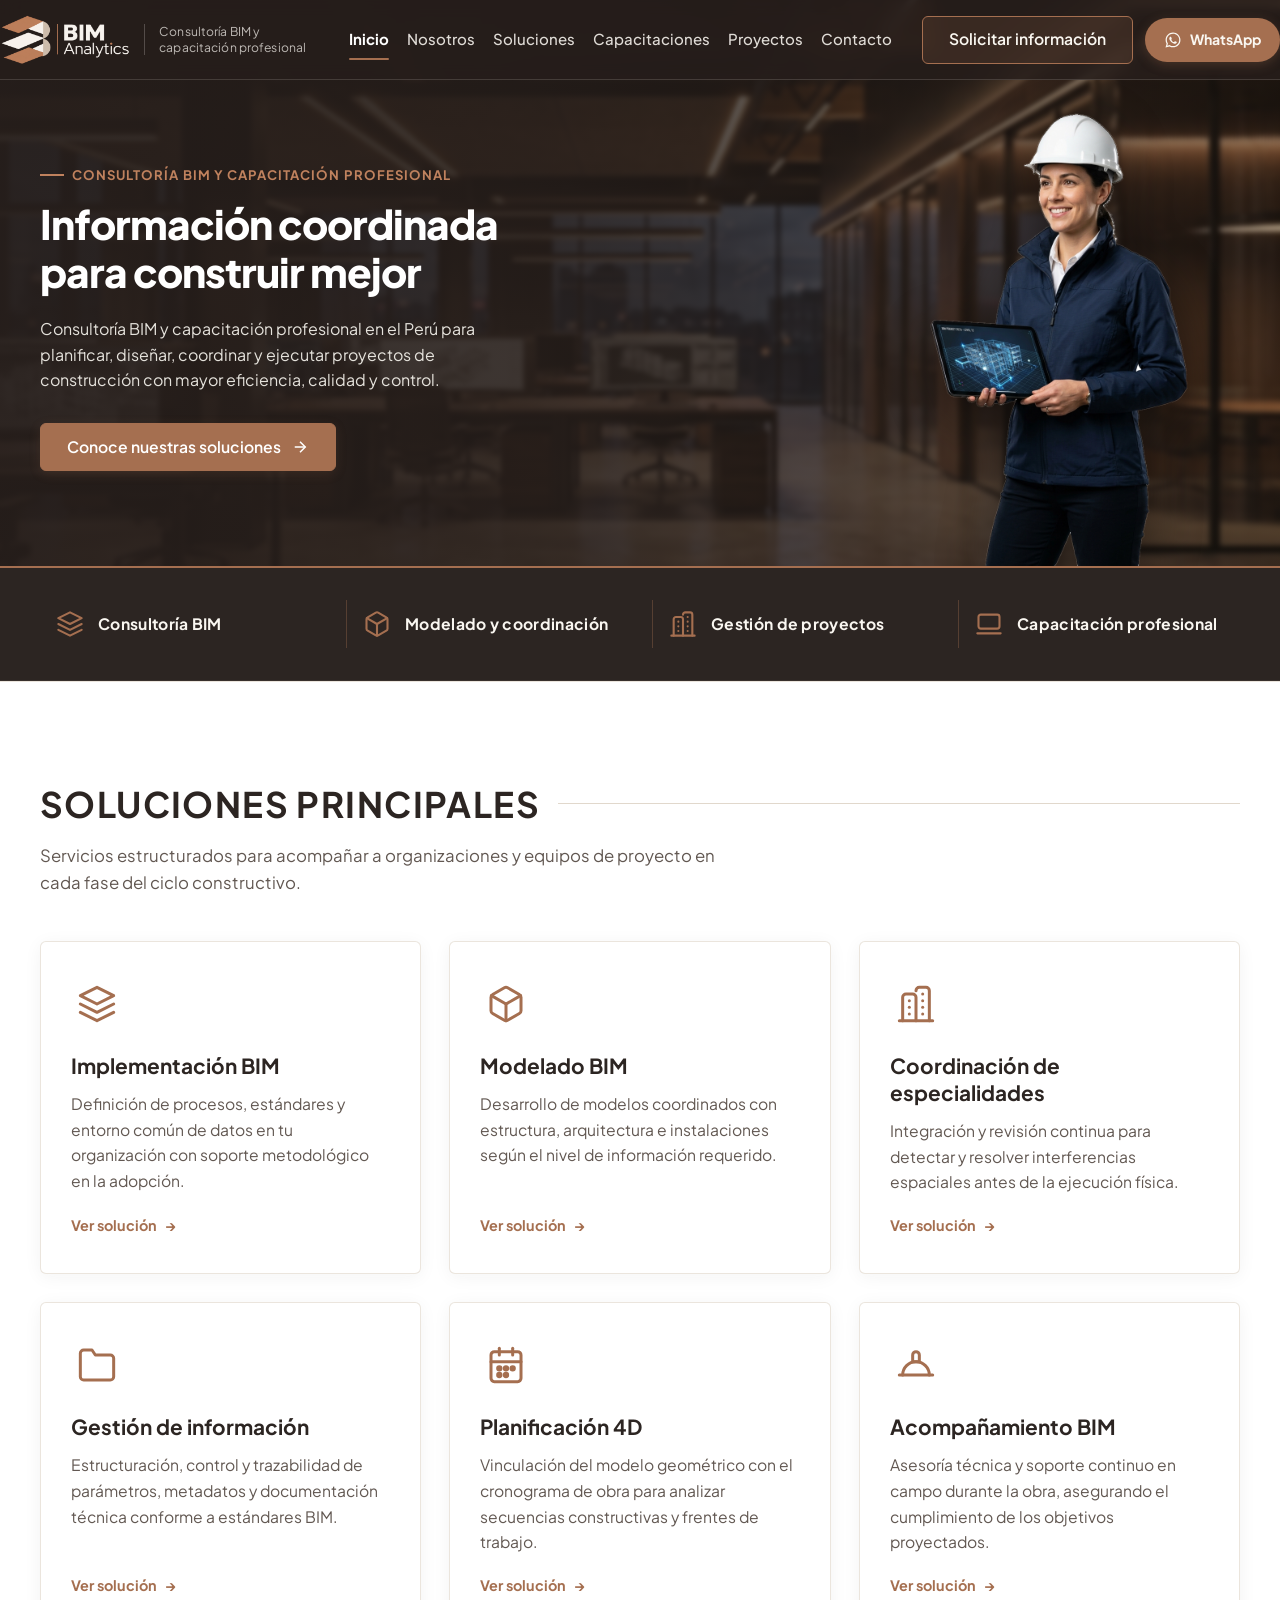
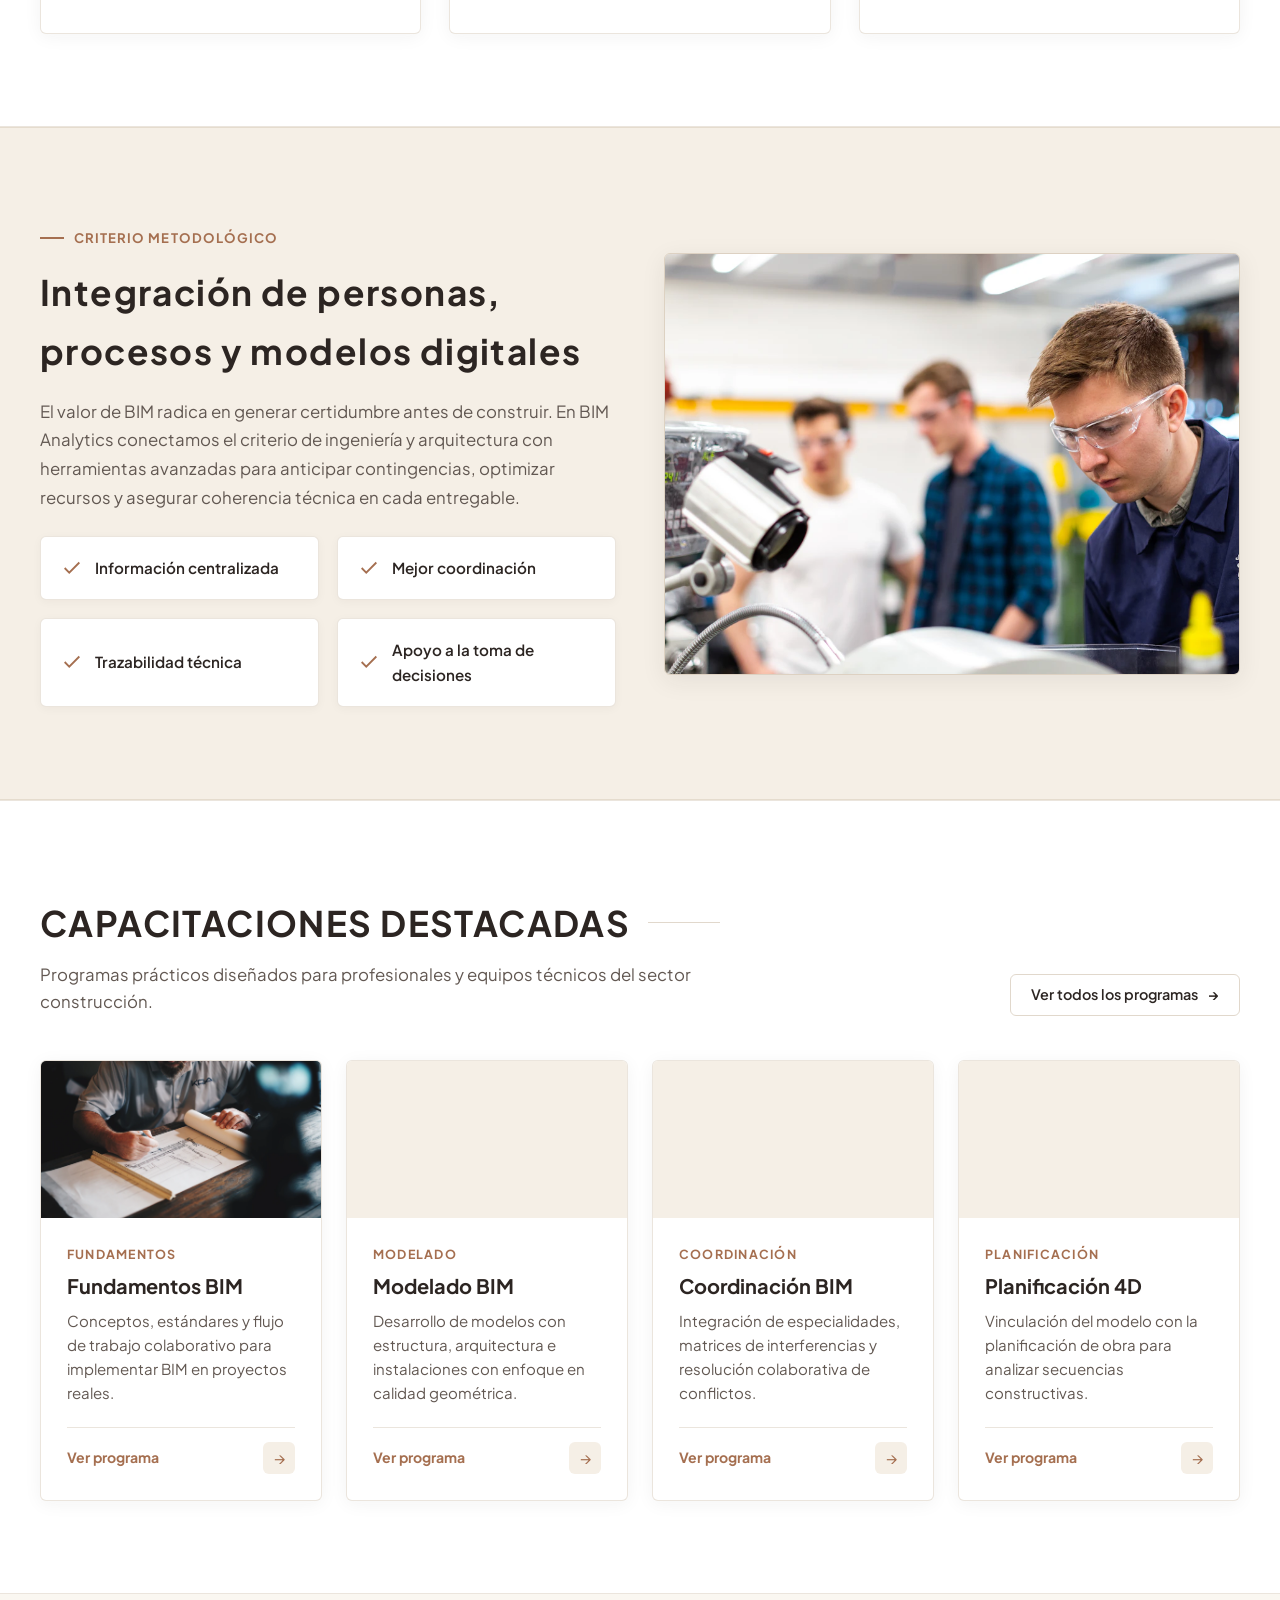
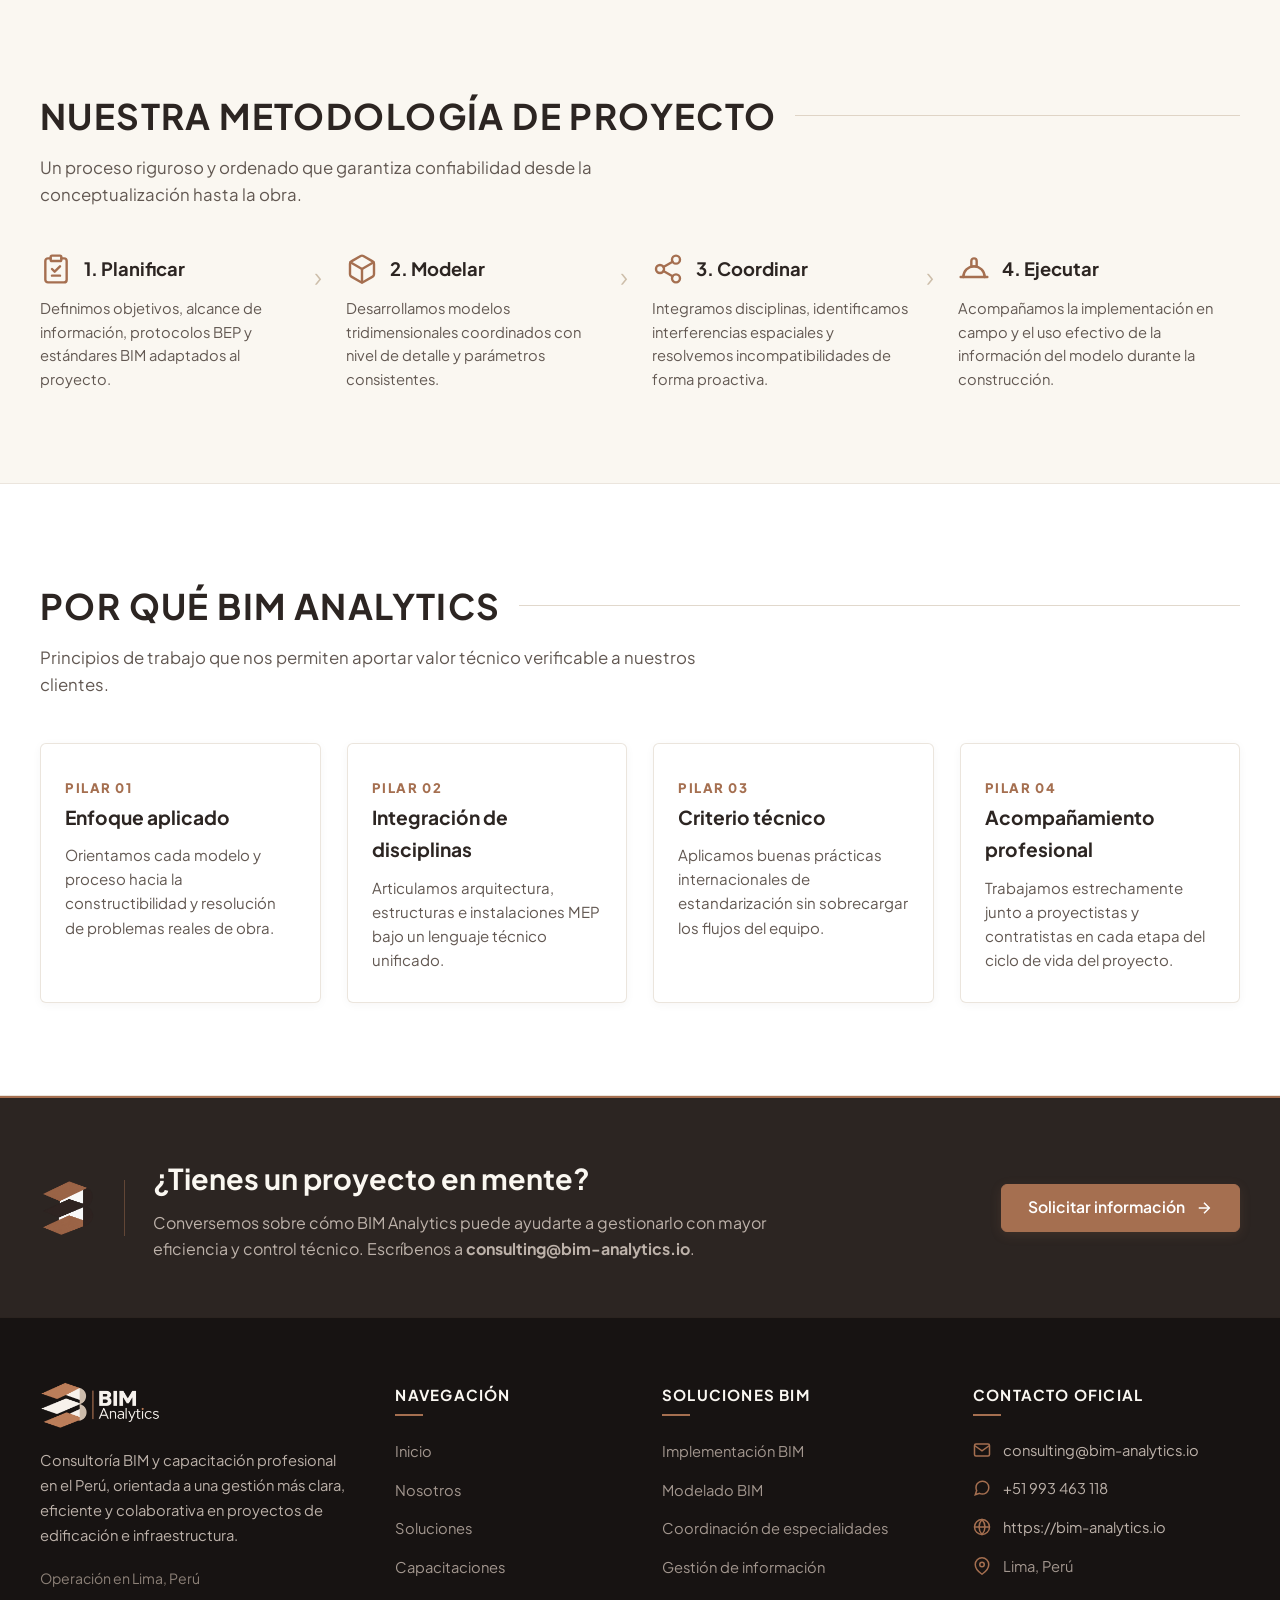
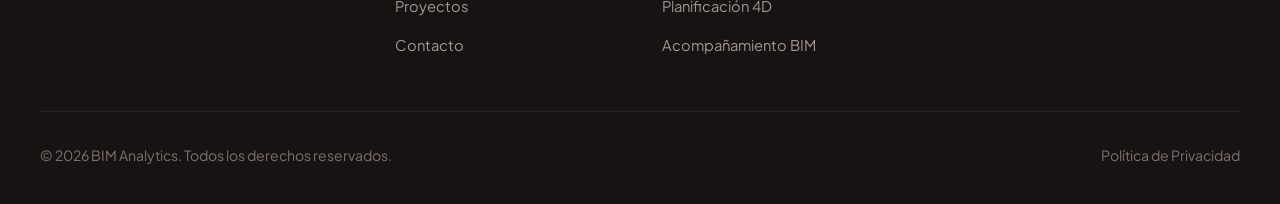
==== index.html @ 172b72ac "feat: publicar sitio web BIM Analytics" ====
﻿<!DOCTYPE html>
<html lang="es">
<head>
  <meta charset="UTF-8">
  <meta name="viewport" content="width=device-width, initial-scale=1.0">
  <title>BIM Analytics | Información coordinada para construir mejor</title>
  <meta name="description" content="Consultoría BIM y capacitación profesional en el Perú, para planificar, diseñar, coordinar y ejecutar proyectos de construcción con mayor eficiencia, calidad y control.">
  <link rel="canonical" href="https://bim-analytics.io/">

  <!-- Open Graph -->
  <meta property="og:type" content="website">
  <meta property="og:url" content="https://bim-analytics.io/">
  <meta property="og:title" content="BIM Analytics | Información coordinada para construir mejor">
  <meta property="og:description" content="Consultoría BIM y capacitación profesional en el Perú. Modelado, coordinación técnica y formación aplicada para el sector construcción.">
  <meta property="og:image" content="https://bim-analytics.io/assets/img/brand/og-image.png">

    <!-- Favicons & Manifest -->
  <link rel="icon" type="image/x-icon" href="assets/img/brand/favicon.ico">
  <link rel="icon" type="image/png" sizes="32x32" href="assets/img/brand/favicon-32x32.png">
  <link rel="icon" type="image/png" sizes="16x16" href="assets/img/brand/favicon-16x16.png">
  <link rel="apple-touch-icon" sizes="180x180" href="assets/img/brand/apple-touch-icon.png">
  <link rel="manifest" href="site.webmanifest">
  <meta name="theme-color" content="#2A1F1A">

  <!-- Google Fonts: Plus Jakarta Sans -->
  <link rel="preconnect" href="https://fonts.googleapis.com">
  <link rel="preconnect" href="https://fonts.gstatic.com" crossorigin>
  <link href="https://fonts.googleapis.com/css2?family=Plus+Jakarta+Sans:wght@300;400;500;600;700;800&display=swap" rel="stylesheet">

  <link rel="stylesheet" href="assets/css/styles.css">

  <!-- Structured Data: Organization -->
  <script type="application/ld+json">
  {
    "@context": "https://schema.org",
    "@type": "Organization",
    "name": "BIM Analytics",
    "url": "https://bim-analytics.io",
    "logo": "https://bim-analytics.io/assets/img/brand/logo-bim-analytics-horizontal.png",
    "email": "consulting@bim-analytics.io",
    "areaServed": "PE",
    "description": "Consultoría BIM y capacitación profesional en el Perú."
  }
  </script>
</head>
<body class="bg-crema">
  <a href="#main-content" class="skip-link">Saltar al contenido principal</a>

  <!-- Header & Hero Unificado Compartido -->
  <header class="site-header site-header--unified" role="banner">
    <div class="container header-inner">
      <div class="header-brand-wrap">
        <a class="site-logo" href="index.html" aria-label="BIM Analytics — Ir al inicio">
          <img src="assets/img/brand/logo-bim-analytics-dark.png" alt="BIM Analytics" width="898" height="378" class="brand-logo-img">
        </a>
        <span class="header-descriptor" aria-hidden="true">Consultoría BIM y capacitación profesional</span>
      </div>

      <!-- Desktop Nav -->
      <nav class="main-nav main-nav--unified" aria-label="Navegación principal">
        <ul class="nav-list">
          <li><a href="index.html" class="nav-link active" aria-current="page">Inicio</a></li>
          <li><a href="nosotros.html" class="nav-link">Nosotros</a></li>
          <li><a href="soluciones.html" class="nav-link">Soluciones</a></li>
          <li><a href="capacitaciones.html" class="nav-link">Capacitaciones</a></li>
          <li><a href="proyectos.html" class="nav-link">Proyectos</a></li>
          <li><a href="contacto.html" class="nav-link">Contacto</a></li>
        </ul>
      </nav>

      <!-- Desktop Header Actions -->
      <div class="header-actions">
        <a href="contacto.html" class="btn btn-header btn-header--unified">Solicitar información</a>
        <a href="https://wa.me/51993463118" class="btn btn-whatsapp" target="_blank" rel="noopener noreferrer" aria-label="Contactar por WhatsApp (+51 993 463 118)" title="+51 993 463 118">
          <svg viewBox="0 0 24 24" width="18" height="18" fill="currentColor" aria-hidden="true"><path d="M12.04 2C6.58 2 2.13 6.45 2.13 11.91C2.13 13.66 2.59 15.36 3.45 16.86L2.05 22L7.3 20.62C8.75 21.41 10.38 21.83 12.04 21.83C17.5 21.83 21.95 17.38 21.95 11.92C21.95 9.27 20.92 6.78 19.05 4.91C17.18 3.03 14.69 2 12.04 2ZM12.05 20.15C10.56 20.15 9.11 19.76 7.85 19L7.55 18.83L4.43 19.65L5.26 16.61L5.06 16.29C4.24 15 3.8 13.47 3.8 11.91C3.8 7.37 7.5 3.67 12.05 3.67C14.25 3.67 16.31 4.53 17.87 6.09C19.42 7.65 20.28 9.72 20.28 11.92C20.28 16.46 16.58 20.15 12.05 20.15ZM16.57 14.39C16.32 14.27 15.1 13.66 14.88 13.58C14.65 13.5 14.49 13.46 14.32 13.7C14.16 13.95 13.69 14.51 13.54 14.67C13.4 14.83 13.25 14.86 13 14.73C12.75 14.61 11.96 14.35 11.02 13.51C10.29 12.86 9.8 12.05 9.65 11.81C9.51 11.56 9.64 11.43 9.76 11.31C9.87 11.2 10.01 11.02 10.14 10.87C10.26 10.73 10.3 10.62 10.38 10.46C10.46 10.3 10.42 10.15 10.36 10.03C10.3 9.91 9.8 8.69 9.6 8.19C9.4 7.71 9.2 7.77 9.05 7.76H8.58C8.42 7.76 8.15 7.82 7.93 8.07C7.7 8.31 7.07 8.9 7.07 10.12C7.07 11.33 7.96 12.5 8.08 12.67C8.21 12.83 9.82 15.31 12.28 16.37C12.87 16.62 13.32 16.77 13.68 16.89C14.27 17.07 14.81 17.05 15.24 16.98C15.71 16.91 16.69 16.39 16.9 15.81C17.1 15.22 17.1 14.73 17.04 14.63C16.98 14.52 16.82 14.46 16.57 14.39Z"/></svg>
          <span>WhatsApp</span>
        </a>
      </div>

      <!-- Mobile Hamburger Toggle -->
      <button type="button" class="menu-toggle menu-toggle--unified" aria-label="Abrir menú de navegación" aria-expanded="false" aria-controls="mobileNavPanel">
        <svg viewBox="0 0 24 24" fill="none" stroke="currentColor" stroke-width="2" stroke-linecap="round" stroke-linejoin="round" aria-hidden="true">
          <line x1="3" y1="12" x2="21" y2="12"></line>
          <line x1="3" y1="6" x2="21" y2="6"></line>
          <line x1="3" y1="18" x2="21" y2="18"></line>
        </svg>
      </button>
    </div>
  </header>

  <!-- Mobile Fullscreen Navigation Panel -->
  <div id="mobileNavPanel" class="mobile-nav-panel" role="dialog" aria-modal="true" aria-label="Menú principal móvil">
    <div class="mobile-nav-header">
      <a class="site-logo" href="index.html" aria-label="BIM Analytics — Ir al inicio">
        <img src="assets/img/brand/logo-bim-analytics-horizontal.png" alt="BIM Analytics" width="898" height="378">
      </a>
      <button type="button" class="mobile-close-btn" aria-label="Cerrar menú de navegación">
        <svg viewBox="0 0 24 24" width="22" height="22" fill="none" stroke="currentColor" stroke-width="2" stroke-linecap="round" stroke-linejoin="round" aria-hidden="true">
          <line x1="18" y1="6" x2="6" y2="18"></line>
          <line x1="6" y1="6" x2="18" y2="18"></line>
        </svg>
      </button>
    </div>
    <ul class="mobile-nav-list">
      <li><a href="index.html" class="mobile-nav-link active">Inicio</a></li>
      <li><a href="nosotros.html" class="mobile-nav-link">Nosotros</a></li>
      <li><a href="soluciones.html" class="mobile-nav-link">Soluciones</a></li>
      <li><a href="capacitaciones.html" class="mobile-nav-link">Capacitaciones</a></li>
      <li><a href="proyectos.html" class="mobile-nav-link">Proyectos</a></li>
      <li><a href="contacto.html" class="mobile-nav-link">Contacto</a></li>
    </ul>
    <div class="mobile-nav-actions">
      <a href="contacto.html" class="btn btn-primary">Solicitar información</a>
      <a href="https://wa.me/51993463118" class="btn btn-whatsapp mobile-nav-whatsapp" target="_blank" rel="noopener noreferrer" aria-label="Contactar por WhatsApp (+51 993 463 118)" title="+51 993 463 118">
        <svg viewBox="0 0 24 24" width="18" height="18" fill="currentColor" aria-hidden="true"><path d="M12.04 2C6.58 2 2.13 6.45 2.13 11.91C2.13 13.66 2.59 15.36 3.45 16.86L2.05 22L7.3 20.62C8.75 21.41 10.38 21.83 12.04 21.83C17.5 21.83 21.95 17.38 21.95 11.92C21.95 9.27 20.92 6.78 19.05 4.91C17.18 3.03 14.69 2 12.04 2ZM12.05 20.15C10.56 20.15 9.11 19.76 7.85 19L7.55 18.83L4.43 19.65L5.26 16.61L5.06 16.29C4.24 15 3.8 13.47 3.8 11.91C3.8 7.37 7.5 3.67 12.05 3.67C14.25 3.67 16.31 4.53 17.87 6.09C19.42 7.65 20.28 9.72 20.28 11.92C20.28 16.46 16.58 20.15 12.05 20.15ZM16.57 14.39C16.32 14.27 15.1 13.66 14.88 13.58C14.65 13.5 14.49 13.46 14.32 13.7C14.16 13.95 13.69 14.51 13.54 14.67C13.4 14.83 13.25 14.86 13 14.73C12.75 14.61 11.96 14.35 11.02 13.51C10.29 12.86 9.8 12.05 9.65 11.81C9.51 11.56 9.64 11.43 9.76 11.31C9.87 11.2 10.01 11.02 10.14 10.87C10.26 10.73 10.3 10.62 10.38 10.46C10.46 10.3 10.42 10.15 10.36 10.03C10.3 9.91 9.8 8.69 9.6 8.19C9.4 7.71 9.2 7.77 9.05 7.76H8.58C8.42 7.76 8.15 7.82 7.93 8.07C7.7 8.31 7.07 8.9 7.07 10.12C7.07 11.33 7.96 12.5 8.08 12.67C8.21 12.83 9.82 15.31 12.28 16.37C12.87 16.62 13.32 16.77 13.68 16.89C14.27 17.07 14.81 17.05 15.24 16.98C15.71 16.91 16.69 16.39 16.9 15.81C17.1 15.22 17.1 14.73 17.04 14.63C16.98 14.52 16.82 14.46 16.57 14.39Z"/></svg>
        <span>WhatsApp</span>
      </a>
    </div>
    <div class="mobile-nav-footer">
      <p class="mobile-contact-info">
        Información y Consultoría Oficial:<br>
        <a href="mailto:consulting@bim-analytics.io">consulting@bim-analytics.io</a><br>
        <a href="https://wa.me/51993463118" target="_blank" rel="noopener noreferrer">+51 993 463 118</a>
      </p>
    </div>
  </div>

  <div class="hero-unified-wrapper">
    <!-- 1. Hero Principal Unificado -->
    <section class="page-hero page-hero--unified" aria-labelledby="hero-title">
      <div class="container hero-unified-container">
        <div class="hero-unified-grid">
          <div class="hero-copy hero-unified-copy animate-fade-up">
            <span class="tech-tag tech-tag--unified">Consultoría BIM y Capacitación Profesional</span>
            <h1 id="hero-title" class="hero-title hero-title--unified">Información coordinada para construir mejor</h1>
            <p class="hero-description hero-description--unified">
              Consultoría BIM y capacitación profesional en el Perú para planificar, diseñar, coordinar y ejecutar proyectos de construcción con mayor eficiencia, calidad y control.
            </p>
            <div class="hero-actions">
              <a href="soluciones.html" class="btn btn-primary">
                <span>Conoce nuestras soluciones</span>
                <span class="btn-arrow" aria-hidden="true">
                  <svg viewBox="0 0 24 24" fill="none" stroke="currentColor" stroke-width="2"><line x1="5" y1="12" x2="19" y2="12"/><polyline points="12 5 19 12 12 19"/></svg>
                </span>
              </a>
            </div>
          </div>

          <div class="hero-spacer" aria-hidden="true"></div>

          <div class="hero-media hero-unified-media animate-fade-up delay-1">
            <img src="assets/img/hero/hero-professional-cutout.png" alt="Ingeniera y coordinadora BIM con casco técnico y tablet digital visualizando modelo constructivo tridimensional" class="hero-cutout-img" width="896" height="1200" fetchpriority="high" decoding="async">
          </div>
        </div>
      </div>
    </section>
  </div>

  <!-- Main Content -->
  <main id="main-content">

    <!-- 2. Franja de Áreas (Ribbon) -->
    <section class="areas-ribbon" aria-label="Áreas de especialidad técnica">
      <div class="container">
        <div class="areas-ribbon-grid">
          <div class="area-ribbon-item">
            <div class="area-ribbon-icon" aria-hidden="true">
              <img src="assets/icons/icon-layers.svg" alt="" width="28" height="28">
            </div>
            <span class="area-ribbon-title">Consultoría BIM</span>
          </div>
          <div class="area-ribbon-item">
            <div class="area-ribbon-icon" aria-hidden="true">
              <img src="assets/icons/icon-cube.svg" alt="" width="28" height="28">
            </div>
            <span class="area-ribbon-title">Modelado y coordinación</span>
          </div>
          <div class="area-ribbon-item">
            <div class="area-ribbon-icon" aria-hidden="true">
              <img src="assets/icons/icon-building.svg" alt="" width="28" height="28">
            </div>
            <span class="area-ribbon-title">Gestión de proyectos</span>
          </div>
          <div class="area-ribbon-item">
            <div class="area-ribbon-icon" aria-hidden="true">
              <img src="assets/icons/icon-laptop.svg" alt="" width="28" height="28">
            </div>
            <span class="area-ribbon-title">Capacitación profesional</span>
          </div>
        </div>
      </div>
    </section>

    <!-- 3. Soluciones Principales (6 soluciones) -->
    <section class="content-section bg-white" aria-labelledby="soluciones-title">
      <div class="container">
        <div class="section-header">
          <h2 id="soluciones-title" class="section-title">
            <span>Soluciones Principales</span>
            <span class="section-title-line" aria-hidden="true"></span>
          </h2>
          <p class="section-subtitle-text">Servicios estructurados para acompañar a organizaciones y equipos de proyecto en cada fase del ciclo constructivo.</p>
        </div>

        <div class="cards-grid-6">
          <!-- 1. Implementación BIM -->
          <article class="info-card animate-fade-up delay-1">
            <div class="card-icon-wrap" aria-hidden="true">
              <img src="assets/icons/icon-layers.svg" alt="" width="40" height="40">
            </div>
            <h3 class="card-title">Implementación BIM</h3>
            <p class="card-desc">Definición de procesos, estándares y entorno común de datos en tu organización con soporte metodológico en la adopción.</p>
            <a href="soluciones.html#implementacion" class="card-link">
              <span>Ver solución</span>
              <span aria-hidden="true">→</span>
            </a>
          </article>

          <!-- 2. Modelado BIM -->
          <article class="info-card animate-fade-up delay-2">
            <div class="card-icon-wrap" aria-hidden="true">
              <img src="assets/icons/icon-cube.svg" alt="" width="40" height="40">
            </div>
            <h3 class="card-title">Modelado BIM</h3>
            <p class="card-desc">Desarrollo de modelos coordinados con estructura, arquitectura e instalaciones según el nivel de información requerido.</p>
            <a href="soluciones.html#modelado" class="card-link">
              <span>Ver solución</span>
              <span aria-hidden="true">→</span>
            </a>
          </article>

          <!-- 3. Coordinación de especialidades -->
          <article class="info-card animate-fade-up delay-3">
            <div class="card-icon-wrap" aria-hidden="true">
              <img src="assets/icons/icon-building.svg" alt="" width="40" height="40">
            </div>
            <h3 class="card-title">Coordinación de especialidades</h3>
            <p class="card-desc">Integración y revisión continua para detectar y resolver interferencias espaciales antes de la ejecución física.</p>
            <a href="soluciones.html#coordinacion" class="card-link">
              <span>Ver solución</span>
              <span aria-hidden="true">→</span>
            </a>
          </article>

          <!-- 4. Gestión de información -->
          <article class="info-card animate-fade-up delay-1">
            <div class="card-icon-wrap" aria-hidden="true">
              <img src="assets/icons/icon-folder.svg" alt="" width="40" height="40">
            </div>
            <h3 class="card-title">Gestión de información</h3>
            <p class="card-desc">Estructuración, control y trazabilidad de parámetros, metadatos y documentación técnica conforme a estándares BIM.</p>
            <a href="soluciones.html#gestion" class="card-link">
              <span>Ver solución</span>
              <span aria-hidden="true">→</span>
            </a>
          </article>

          <!-- 5. Planificación 4D -->
          <article class="info-card animate-fade-up delay-2">
            <div class="card-icon-wrap" aria-hidden="true">
              <img src="assets/icons/icon-calendar.svg" alt="" width="40" height="40">
            </div>
            <h3 class="card-title">Planificación 4D</h3>
            <p class="card-desc">Vinculación del modelo geométrico con el cronograma de obra para analizar secuencias constructivas y frentes de trabajo.</p>
            <a href="soluciones.html#planificacion" class="card-link">
              <span>Ver solución</span>
              <span aria-hidden="true">→</span>
            </a>
          </article>

          <!-- 6. Acompañamiento BIM -->
          <article class="info-card animate-fade-up delay-3">
            <div class="card-icon-wrap" aria-hidden="true">
              <img src="assets/icons/icon-helmet.svg" alt="" width="40" height="40">
            </div>
            <h3 class="card-title">Acompañamiento BIM</h3>
            <p class="card-desc">Asesoría técnica y soporte continuo en campo durante la obra, asegurando el cumplimiento de los objetivos proyectados.</p>
            <a href="soluciones.html#acompanamiento" class="card-link">
              <span>Ver solución</span>
              <span aria-hidden="true">→</span>
            </a>
          </article>
        </div>
      </div>
    </section>

    <!-- 4. Enfoque BIM (Divided visual section) -->
    <section class="content-section bg-arena-soft" aria-labelledby="enfoque-title">
      <div class="container split-hero-focus">
        <div class="animate-fade-up">
          <span class="tech-tag">Criterio Metodológico</span>
          <h2 id="enfoque-title" class="section-title" style="margin-bottom: 18px; text-transform: none;">
            Integración de personas, procesos y modelos digitales
          </h2>
          <p style="font-size: 1.05rem; color: var(--color-text-secondary); line-height: 1.7; margin-bottom: 24px;">
            El valor de BIM radica en generar certidumbre antes de construir. En BIM Analytics conectamos el criterio de ingeniería y arquitectura con herramientas avanzadas para anticipar contingencias, optimizar recursos y asegurar coherencia técnica en cada entregable.
          </p>

          <ul class="benefits-checklist">
            <li class="benefit-item">
              <svg viewBox="0 0 24 24" fill="none" stroke="currentColor" stroke-width="2" aria-hidden="true"><polyline points="20 6 9 17 4 12"/></svg>
              <span>Información centralizada</span>
            </li>
            <li class="benefit-item">
              <svg viewBox="0 0 24 24" fill="none" stroke="currentColor" stroke-width="2" aria-hidden="true"><polyline points="20 6 9 17 4 12"/></svg>
              <span>Mejor coordinación</span>
            </li>
            <li class="benefit-item">
              <svg viewBox="0 0 24 24" fill="none" stroke="currentColor" stroke-width="2" aria-hidden="true"><polyline points="20 6 9 17 4 12"/></svg>
              <span>Trazabilidad técnica</span>
            </li>
            <li class="benefit-item">
              <svg viewBox="0 0 24 24" fill="none" stroke="currentColor" stroke-width="2" aria-hidden="true"><polyline points="20 6 9 17 4 12"/></svg>
              <span>Apoyo a la toma de decisiones</span>
            </li>
          </ul>
        </div>

        <div class="animate-fade-up delay-1" style="border-radius: var(--radius-sm); overflow: hidden; border: 1px solid var(--color-arena-border); box-shadow: var(--shadow-md);">
          <img src="assets/img/services/bim-enfoque.webp" alt="Estación de ingeniería revisando modelo tridimensional y planos de estructuras" style="width: 100%; height: 420px; object-fit: cover;" loading="lazy" decoding="async">
        </div>
      </div>
    </section>

    <!-- 5. Capacitaciones Destacadas (3-4 programas) -->
    <section class="content-section bg-white" aria-labelledby="capacitaciones-destacadas-title">
      <div class="container">
        <div class="section-header" style="display: flex; justify-content: space-between; align-items: flex-end; flex-wrap: wrap; gap: 16px;">
          <div>
            <h2 id="capacitaciones-destacadas-title" class="section-title">
              <span>Capacitaciones Destacadas</span>
              <span class="section-title-line" aria-hidden="true"></span>
            </h2>
            <p class="section-subtitle-text">Programas prácticos diseñados para profesionales y equipos técnicos del sector construcción.</p>
          </div>
          <div>
            <a href="capacitaciones.html" class="btn btn-outline" style="min-height: 42px; padding: 10px 20px; font-size: 0.9rem;">
              <span>Ver todos los programas</span>
              <span aria-hidden="true">→</span>
            </a>
          </div>
        </div>

        <div class="cards-grid-4">
          <!-- 1. Fundamentos BIM -->
          <article class="course-card animate-fade-up delay-1">
            <div class="course-media">
              <img src="assets/img/courses/course-fundamentos.webp" alt="Planos arquitectónicos y computadora con conceptos fundamentales BIM" class="course-img" width="1200" height="675" loading="lazy" decoding="async">
            </div>
            <div class="course-body">
              <span class="course-category-tag">Fundamentos</span>
              <h3 class="course-title">Fundamentos BIM</h3>
              <p class="course-desc">Conceptos, estándares y flujo de trabajo colaborativo para implementar BIM en proyectos reales.</p>
              <div class="course-footer-action">
                <span class="course-action-text">Ver programa</span>
                <span class="course-action-arrow" aria-hidden="true">→</span>
              </div>
            </div>
            <a href="capacitaciones.html" class="stretched-link" aria-label="Ver detalles de Fundamentos BIM" style="position: absolute; inset: 0;"></a>
          </article>

          <!-- 2. Modelado BIM -->
          <article class="course-card animate-fade-up delay-2">
            <div class="course-media">
              <img src="assets/img/courses/course-modelado.webp" alt="Profesional modelando volumetría e instalaciones técnicas en software 3D" class="course-img" width="1200" height="675" loading="lazy" decoding="async">
            </div>
            <div class="course-body">
              <span class="course-category-tag">Modelado</span>
              <h3 class="course-title">Modelado BIM</h3>
              <p class="course-desc">Desarrollo de modelos con estructura, arquitectura e instalaciones con enfoque en calidad geométrica.</p>
              <div class="course-footer-action">
                <span class="course-action-text">Ver programa</span>
                <span class="course-action-arrow" aria-hidden="true">→</span>
              </div>
            </div>
            <a href="capacitaciones.html" class="stretched-link" aria-label="Ver detalles de Modelado BIM" style="position: absolute; inset: 0;"></a>
          </article>

          <!-- 3. Coordinación BIM -->
          <article class="course-card animate-fade-up delay-3">
            <div class="course-media">
              <img src="assets/img/courses/course-coordinacion.webp" alt="Sistemas MEP y detección de interferencias en modelo federado" class="course-img" width="1200" height="675" loading="lazy" decoding="async">
            </div>
            <div class="course-body">
              <span class="course-category-tag">Coordinación</span>
              <h3 class="course-title">Coordinación BIM</h3>
              <p class="course-desc">Integración de especialidades, matrices de interferencias y resolución colaborativa de conflictos.</p>
              <div class="course-footer-action">
                <span class="course-action-text">Ver programa</span>
                <span class="course-action-arrow" aria-hidden="true">→</span>
              </div>
            </div>
            <a href="capacitaciones.html" class="stretched-link" aria-label="Ver detalles de Coordinación BIM" style="position: absolute; inset: 0;"></a>
          </article>

          <!-- 4. Planificación 4D -->
          <article class="course-card animate-fade-up delay-4">
            <div class="course-media">
              <img src="assets/img/courses/course-planificacion.webp" alt="Estructura de edificación vinculada a fases de cronograma y simulación 4D" class="course-img" width="1200" height="675" loading="lazy" decoding="async">
            </div>
            <div class="course-body">
              <span class="course-category-tag">Planificación</span>
              <h3 class="course-title">Planificación 4D</h3>
              <p class="course-desc">Vinculación del modelo con la planificación de obra para analizar secuencias constructivas.</p>
              <div class="course-footer-action">
                <span class="course-action-text">Ver programa</span>
                <span class="course-action-arrow" aria-hidden="true">→</span>
              </div>
            </div>
            <a href="capacitaciones.html" class="stretched-link" aria-label="Ver detalles de Planificación 4D" style="position: absolute; inset: 0;"></a>
          </article>
        </div>
      </div>
    </section>

    <!-- 6. Metodología de Proyecto -->
    <section class="content-section bg-crema" aria-labelledby="metodologia-title">
      <div class="container">
        <div class="section-header">
          <h2 id="metodologia-title" class="section-title">
            <span>Nuestra metodología de proyecto</span>
            <span class="section-title-line" aria-hidden="true"></span>
          </h2>
          <p class="section-subtitle-text">Un proceso riguroso y ordenado que garantiza confiabilidad desde la conceptualización hasta la obra.</p>
        </div>

        <div class="methodology-bar">
          <div class="step-item animate-fade-up delay-1">
            <div class="step-header">
              <div class="step-icon" aria-hidden="true">
                <img src="assets/icons/icon-plan.svg" alt="" width="32" height="32">
              </div>
              <h3 class="step-title">1. Planificar</h3>
            </div>
            <p class="step-desc">Definimos objetivos, alcance de información, protocolos BEP y estándares BIM adaptados al proyecto.</p>
          </div>

          <div class="step-item animate-fade-up delay-2">
            <div class="step-header">
              <div class="step-icon" aria-hidden="true">
                <img src="assets/icons/icon-cube.svg" alt="" width="32" height="32">
              </div>
              <h3 class="step-title">2. Modelar</h3>
            </div>
            <p class="step-desc">Desarrollamos modelos tridimensionales coordinados con nivel de detalle y parámetros consistentes.</p>
          </div>

          <div class="step-item animate-fade-up delay-3">
            <div class="step-header">
              <div class="step-icon" aria-hidden="true">
                <img src="assets/icons/icon-coordination.svg" alt="" width="32" height="32">
              </div>
              <h3 class="step-title">3. Coordinar</h3>
            </div>
            <p class="step-desc">Integramos disciplinas, identificamos interferencias espaciales y resolvemos incompatibilidades de forma proactiva.</p>
          </div>

          <div class="step-item animate-fade-up delay-4">
            <div class="step-header">
              <div class="step-icon" aria-hidden="true">
                <img src="assets/icons/icon-helmet.svg" alt="" width="32" height="32">
              </div>
              <h3 class="step-title">4. Ejecutar</h3>
            </div>
            <p class="step-desc">Acompañamos la implementación en campo y el uso efectivo de la información del modelo durante la construcción.</p>
          </div>
        </div>
      </div>
    </section>

    <!-- 7. Por qué BIM Analytics (4 Reasons) -->
    <section class="content-section bg-white" aria-labelledby="razones-title">
      <div class="container">
        <div class="section-header">
          <h2 id="razones-title" class="section-title">
            <span>Por qué BIM Analytics</span>
            <span class="section-title-line" aria-hidden="true"></span>
          </h2>
          <p class="section-subtitle-text">Principios de trabajo que nos permiten aportar valor técnico verificable a nuestros clientes.</p>
        </div>

        <div class="reasons-grid">
          <div class="reason-card animate-fade-up delay-1">
            <span class="reason-number">Pilar 01</span>
            <h3 class="reason-title">Enfoque aplicado</h3>
            <p class="reason-desc">Orientamos cada modelo y proceso hacia la constructibilidad y resolución de problemas reales de obra.</p>
          </div>

          <div class="reason-card animate-fade-up delay-2">
            <span class="reason-number">Pilar 02</span>
            <h3 class="reason-title">Integración de disciplinas</h3>
            <p class="reason-desc">Articulamos arquitectura, estructuras e instalaciones MEP bajo un lenguaje técnico unificado.</p>
          </div>

          <div class="reason-card animate-fade-up delay-3">
            <span class="reason-number">Pilar 03</span>
            <h3 class="reason-title">Criterio técnico</h3>
            <p class="reason-desc">Aplicamos buenas prácticas internacionales de estandarización sin sobrecargar los flujos del equipo.</p>
          </div>

          <div class="reason-card animate-fade-up delay-4">
            <span class="reason-number">Pilar 04</span>
            <h3 class="reason-title">Acompañamiento profesional</h3>
            <p class="reason-desc">Trabajamos estrechamente junto a proyectistas y contratistas en cada etapa del ciclo de vida del proyecto.</p>
          </div>
        </div>
      </div>
    </section>

    <!-- 8. Llamado Final (Dark Banner) -->
    <section class="bottom-cta-banner" aria-label="Contacto Directo">
      <div class="container cta-banner-inner">
        <div class="cta-banner-left">
          <img src="assets/img/brand/simbolo-bim-analytics.png" alt="" class="cta-banner-symbol ambient-symbol" width="56" height="56" aria-hidden="true">
          <div class="cta-banner-divider" aria-hidden="true"></div>
          <div class="cta-banner-text">
            <h3>¿Tienes un proyecto en mente?</h3>
            <p>Conversemos sobre cómo BIM Analytics puede ayudarte a gestionarlo con mayor eficiencia y control técnico. Escríbenos a <strong>consulting@bim-analytics.io</strong>.</p>
          </div>
        </div>
        <div class="cta-banner-action">
          <a href="contacto.html" class="btn btn-primary">
            <span>Solicitar información</span>
            <span class="btn-arrow" aria-hidden="true">
              <svg viewBox="0 0 24 24" fill="none" stroke="currentColor" stroke-width="2"><line x1="5" y1="12" x2="19" y2="12"/><polyline points="12 5 19 12 12 19"/></svg>
            </span>
          </a>
        </div>
      </div>
    </section>
  </main>

  <!-- Footer -->
  <footer class="site-footer" role="contentinfo">
    <div class="container footer-grid">
      <div class="footer-col-brand">
                <a href="index.html" aria-label="BIM Analytics Inicio">
          <img src="assets/img/brand/logo-bim-analytics-dark.png" alt="BIM Analytics" class="footer-logo" width="888" height="341">
        </a>
        <p>Consultoría BIM y capacitación profesional en el Perú, orientada a una gestión más clara, eficiente y colaborativa en proyectos de edificación e infraestructura.</p>
        <span style="font-size: 0.88rem; color: #8C8077;">Operación en Lima, Perú</span>
      </div>

      <div>
        <h4 class="footer-heading">Navegación</h4>
        <ul class="footer-nav-list">
          <li><a href="index.html" class="footer-nav-link">Inicio</a></li>
          <li><a href="nosotros.html" class="footer-nav-link">Nosotros</a></li>
          <li><a href="soluciones.html" class="footer-nav-link">Soluciones</a></li>
          <li><a href="capacitaciones.html" class="footer-nav-link">Capacitaciones</a></li>
          <li><a href="proyectos.html" class="footer-nav-link">Proyectos</a></li>
          <li><a href="contacto.html" class="footer-nav-link">Contacto</a></li>
        </ul>
      </div>

      <div>
        <h4 class="footer-heading">Soluciones BIM</h4>
        <ul class="footer-nav-list">
          <li><a href="soluciones.html#implementacion" class="footer-nav-link">Implementación BIM</a></li>
          <li><a href="soluciones.html#modelado" class="footer-nav-link">Modelado BIM</a></li>
          <li><a href="soluciones.html#coordinacion" class="footer-nav-link">Coordinación de especialidades</a></li>
          <li><a href="soluciones.html#gestion" class="footer-nav-link">Gestión de información</a></li>
          <li><a href="soluciones.html#planificacion" class="footer-nav-link">Planificación 4D</a></li>
          <li><a href="soluciones.html#acompanamiento" class="footer-nav-link">Acompañamiento BIM</a></li>
        </ul>
      </div>

      <div>
        <h4 class="footer-heading">Contacto Oficial</h4>
        <div class="footer-contact-item">
          <svg viewBox="0 0 24 24" fill="none" stroke="currentColor" stroke-width="2" aria-hidden="true"><path d="M4 4h16c1.1 0 2 .9 2 2v12c0 1.1-.9 2-2 2H4c-1.1 0-2-.9-2-2V6c0-1.1.9-2 2-2z"/><polyline points="22,6 12,13 2,6"/></svg>
          <a href="mailto:consulting@bim-analytics.io">consulting@bim-analytics.io</a>
        </div>
        <div class="footer-contact-item">
          <svg viewBox="0 0 24 24" width="18" height="18" fill="none" stroke="currentColor" stroke-width="2" aria-hidden="true"><path d="M21 11.5a8.38 8.38 0 0 1-.9 3.8 8.5 8.5 0 0 1-7.6 4.7 8.38 8.38 0 0 1-3.8-.9L3 21l1.9-5.7a8.38 8.38 0 0 1-.9-3.8 8.5 8.5 0 0 1 4.7-7.6 8.38 8.38 0 0 1 3.8-.9h.5a8.48 8.48 0 0 1 8 8v.5z"/></svg>
          <a href="https://wa.me/51993463118" target="_blank" rel="noopener noreferrer">+51 993 463 118</a>
        </div>
        <div class="footer-contact-item">
          <svg viewBox="0 0 24 24" fill="none" stroke="currentColor" stroke-width="2" aria-hidden="true"><circle cx="12" cy="12" r="10"/><line x1="2" y1="12" x2="22" y2="12"/><path d="M12 2a15.3 15.3 0 0 1 4 10 15.3 15.3 0 0 1-4 10 15.3 15.3 0 0 1-4-10 15.3 15.3 0 0 1 4-10z"/></svg>
          <a href="https://bim-analytics.io" target="_blank" rel="noopener">https://bim-analytics.io</a>
        </div>
        <div class="footer-contact-item">
          <svg viewBox="0 0 24 24" fill="none" stroke="currentColor" stroke-width="2" aria-hidden="true"><path d="M21 10c0 7-9 13-9 13s-9-6-9-13a9 9 0 0 1 18 0z"/><circle cx="12" cy="10" r="3"/></svg>
          <span>Lima, Perú</span>
        </div>
      </div>
    </div>

    <div class="container footer-bottom">
      <p>&copy; 2026 BIM Analytics. Todos los derechos reservados.</p>
      <div class="footer-bottom-links">
        <a href="privacidad.html">Política de Privacidad</a>
      </div>
    </div>
  </footer>

  <script src="assets/js/main.js"></script>
  <!-- Back to Top Floating Button -->
  <button type="button" class="back-to-top" id="backToTopBtn" aria-label="Volver al inicio">
    <svg viewBox="0 0 24 24" width="22" height="22" fill="none" stroke="currentColor" stroke-width="2.2" stroke-linecap="round" stroke-linejoin="round" aria-hidden="true">
      <polyline points="18 15 12 9 6 15"></polyline>
    </svg>
  </button>
</body>
</html>
---- assets/css/styles.css ----
/* ==========================================================================
   BIM ANALYTICS - DESIGN SYSTEM & ENHANCED ARCHITECTURAL STYLESHEET
   Identity: Crema (#FAF7F1), Espresso (#2C2522), Arena (#CDBEAA), Cobre (#A56F50)
   Multipage Architectural Engineering & BIM Website
   ========================================================================== */

/* --- Custom Properties / Theme Tokens --- */
:root {
  --color-crema: #FAF7F1;
  --color-white: #FFFFFF;
  --color-arena-soft: #F5EFE6;
  --color-arena: #CDBEAA;
  --color-arena-border: rgba(205, 190, 170, 0.6);
  --color-espresso: #2C2522;
  --color-espresso-dark: #1E1917;
  --color-espresso-surface: #362E2A;
  --color-cobre: #A56F50;
  --color-cobre-hover: #B87C5B;
  --color-cobre-dark: #8C5538;
  --color-cobre-glow: rgba(165, 111, 80, 0.16);
  --color-text-primary: #2C2522;
  --color-text-secondary: #625852;
  --color-text-muted: #857971;
  --color-border-subtle: rgba(205, 190, 170, 0.4);
  --color-border-copper: rgba(165, 111, 80, 0.35);

  --font-main: 'Plus Jakarta Sans', -apple-system, BlinkMacSystemFont, 'Segoe UI', Roboto, Helvetica, Arial, sans-serif;
  --font-size-display: clamp(2.7rem, 5vw, 5rem);
  --font-size-h1: clamp(2.5rem, 4.5vw, 4.5rem);
  --font-size-h2: clamp(2rem, 3vw, 3.25rem);
  --font-size-h3: clamp(1.25rem, 2vw, 1.75rem);
  --font-size-body: clamp(1rem, 1.2vw, 1.125rem);
  --font-size-small: 0.875rem;

  --max-width: 1200px;
  --header-height: 88px;
  --header-height-scrolled: 72px;

  --radius-small: 6px;
  --radius-medium: 12px;
  --radius-large: 20px;

  --radius-sm: var(--radius-small);
  --radius-md: var(--radius-medium);
  --radius-lg: var(--radius-large);

  --shadow-sm: 0 2px 10px rgba(44, 37, 34, 0.04);
  --shadow-md: 0 6px 24px rgba(44, 37, 34, 0.08);
  --shadow-lg: 0 16px 40px rgba(44, 37, 34, 0.11);
  --shadow-card: 0 3px 18px rgba(44, 37, 34, 0.05);

  --transition-fast: 200ms cubic-bezier(0.16, 1, 0.3, 1);
  --transition-normal: 280ms cubic-bezier(0.16, 1, 0.3, 1);
  --transition-smooth: 500ms cubic-bezier(0.16, 1, 0.3, 1);
}

/* --- Global Reset & Accessibility Base --- */
*, *::before, *::after {
  box-sizing: border-box;
  margin: 0;
  padding: 0;
  min-width: 0;
}

html,
body {
  max-width: 100%;
}

html {
  font-size: 16px;
  scroll-behavior: smooth;
  scroll-padding-top: clamp(76px, 6vw, 92px);
  -webkit-text-size-adjust: 100%;
}

body {
  font-family: var(--font-main);
  background-color: var(--color-crema);
  color: var(--color-text-primary);
  line-height: 1.68;
  -webkit-font-smoothing: antialiased;
  -moz-osx-font-smoothing: grayscale;
  overflow-x: hidden;
  width: 100%;
  min-height: 100vh;
  display: flex;
  flex-direction: column;
}

img,
svg,
video {
  display: block;
  max-width: 100%;
  height: auto;
}

.hero__grid,
.hero-grid,
.section-grid {
  min-width: 0;
}

.hero__content,
.hero-content,
.hero__media,
.hero-image-wrap,
.grid > * {
  min-width: 0;
}

h1,
h2,
h3,
h4,
h5,
h6,
p {
  overflow-wrap: break-word;
  word-break: break-word;
}

/* Base visibility rule (Guarantees content is visible even without JS) */
.animate-on-scroll,
.hero-content,
.hero-image-wrap,
.stagger-item,
.animate-fade-up {
  opacity: 1;
  visibility: visible;
  transform: none;
}

/* Skip link for keyboard accessibility */
.skip-link {
  position: absolute;
  top: -100px;
  left: 20px;
  background: var(--color-espresso);
  color: var(--color-crema);
  padding: 12px 20px;
  z-index: 99999;
  text-decoration: none;
  font-weight: 600;
  border-radius: var(--radius-sm);
  transition: top 0.2s ease;
}

.skip-link:focus {
  top: 20px;
  outline: 2px solid var(--color-cobre);
}

:focus-visible {
  outline: 2px solid var(--color-cobre);
  outline-offset: 3px;
}

img, picture, svg, video {
  max-width: 100%;
  height: auto;
  display: block;
}

a {
  color: inherit;
  text-decoration: none;
  transition: color var(--transition-fast);
}

button, input, select, textarea {
  font-family: inherit;
  font-size: inherit;
}

h1, h2, h3, h4, h5, h6, p, span, li, a {
  overflow-wrap: anywhere;
  word-break: normal;
}

/* --- Container & Section Spacings --- */
.container {
  width: 100%;
  max-width: var(--max-width);
  margin-left: auto;
  margin-right: auto;
  padding-left: 24px;
  padding-right: 24px;
  box-sizing: border-box;
}

@media (min-width: 1248px) {
  .container {
    padding-left: 0;
    padding-right: 0;
    width: 1200px;
    max-width: 1200px;
  }
}

/* 12-Column Architectural Design System Grid */
.grid-12 {
  display: grid;
  grid-template-columns: repeat(12, minmax(0, 1fr));
  column-gap: clamp(16px, 2.5vw, 32px);
  row-gap: 32px;
}

@media (max-width: 1023px) {
  .grid-12 {
    grid-template-columns: repeat(8, minmax(0, 1fr));
  }
}

@media (max-width: 767px) {
  .grid-12 {
    grid-template-columns: repeat(4, minmax(0, 1fr));
  }
}

/* --- Alternating Section Backgrounds --- */
.bg-crema {
  background-color: var(--color-crema);
}

.bg-white {
  background-color: var(--color-white);
  border-top: 1px solid var(--color-border-subtle);
  border-bottom: 1px solid var(--color-border-subtle);
}

.bg-arena-soft {
  background-color: var(--color-arena-soft);
  border-top: 1px solid var(--color-border-subtle);
  border-bottom: 1px solid var(--color-border-subtle);
}

.bg-espresso {
  background-color: var(--color-espresso);
  color: var(--color-crema);
}

/* Subtle Technical Blueprint Grid Background */
.bg-technical-grid {
  position: relative;
  background-color: var(--color-crema);
  background-image: 
    linear-gradient(rgba(165, 111, 80, 0.04) 1px, transparent 1px),
    linear-gradient(90deg, rgba(165, 111, 80, 0.04) 1px, transparent 1px);
  background-size: 36px 36px;
}

/* --- Section Vertical Padding --- */
.content-section {
  padding-top: 92px;
  padding-bottom: 92px;
  position: relative;
}

.content-section-dense {
  padding-top: 68px;
  padding-bottom: 68px;
}

/* --- Brand Logos Official Styles --- */
.site-logo {
  display: inline-flex;
  align-items: center;
  line-height: 0;
  transition: opacity var(--transition-fast);
}

.site-logo:hover {
  opacity: 0.92;
}

.site-logo img {
  width: auto;
  height: clamp(38px, 4.2vw, 50px);
  max-width: 100%;
  object-fit: contain;
}

.footer-logo {
  width: auto;
  height: clamp(36px, 4vw, 46px);
  object-fit: contain;
}

.error-brand-symbol {
  width: clamp(72px, 8vw, 96px);
  height: auto;
  margin-bottom: 24px;
  display: inline-block;
  object-fit: contain;
}

/* --- Header / Navigation --- */
.site-header {
  position: sticky;
  top: 0;
  z-index: 1000;
  background-color: rgba(250, 247, 241, 0.96);
  backdrop-filter: blur(10px);
  -webkit-backdrop-filter: blur(10px);
  height: var(--header-height);
  border-bottom: 1px solid var(--color-border-subtle);
  transition: height var(--transition-normal), box-shadow var(--transition-normal), background-color var(--transition-normal);
}

.site-header.scrolled {
  height: var(--header-height-scrolled);
  box-shadow: 0 4px 22px rgba(44, 37, 34, 0.08);
  background-color: rgba(250, 247, 241, 0.98);
}

.site-header .container {
  max-width: 1340px;
  width: 100%;
}

.header-inner {
  display: flex;
  align-items: center;
  justify-content: space-between;
  height: 100%;
}

.brand-logo-link {
  display: inline-flex;
  align-items: center;
  height: 52px;
  transition: opacity var(--transition-fast);
}

.brand-logo-link:hover {
  opacity: 0.92;
}

.brand-logo-img {
  width: 184px;
  height: 46px;
  object-fit: contain;
}

/* Desktop Navigation */
.main-nav {
  display: flex;
  align-items: center;
  gap: clamp(14px, 1.8vw, 28px);
  flex-shrink: 0;
}

.nav-list {
  display: flex;
  align-items: center;
  list-style: none;
  gap: clamp(10px, 1.4vw, 20px);
}

.nav-link {
  position: relative;
  font-size: 0.94rem;
  font-weight: 500;
  color: var(--color-espresso);
  padding: 8px 0;
  white-space: nowrap !important;
  transition: color var(--transition-fast);
}

.nav-link:hover {
  color: var(--color-cobre);
}

.nav-link.active {
  color: var(--color-espresso);
  font-weight: 700;
}

.nav-link.active::after {
  content: '';
  position: absolute;
  bottom: -4px;
  left: 0;
  width: 100%;
  height: 2.5px;
  background-color: var(--color-cobre);
  border-radius: 1px;
}

/* Desktop Header CTA Button */
.header-actions {
  display: flex;
  align-items: center;
  gap: 12px;
  flex-shrink: 0;
}

.btn-header {
  font-size: 0.88rem;
  font-weight: 600;
  padding: 9px 16px;
  min-height: 44px;
  width: auto;
  white-space: nowrap !important;
  flex-shrink: 0 !important;
  background-color: transparent;
  color: var(--color-cobre);
  border: 1.5px solid var(--color-cobre);
  border-radius: var(--radius-sm);
  transition: all var(--transition-fast);
  display: inline-flex;
  align-items: center;
  justify-content: center;
  text-align: center;
  box-sizing: border-box;
}

.btn-header:hover {
  background-color: var(--color-cobre);
  color: var(--color-white);
  box-shadow: 0 4px 14px var(--color-cobre-glow);
}

/* --- WhatsApp Button (Header & Navigation) --- */
.btn-whatsapp,
a.btn-whatsapp,
.header-actions .btn-whatsapp,
.mobile-nav-actions .btn-whatsapp {
  display: inline-flex !important;
  align-items: center !important;
  justify-content: center !important;
  gap: 8px;
  background-color: var(--color-cobre) !important;
  color: var(--color-crema) !important;
  font-family: var(--font-main);
  font-size: 0.88rem;
  font-weight: 700;
  line-height: 1;
  padding: 10px 18px;
  border-radius: 9999px !important;
  border: 1px solid transparent;
  text-decoration: none;
  min-height: 44px;
  min-width: 44px;
  width: auto;
  flex-shrink: 0 !important;
  box-sizing: border-box;
  box-shadow: 0 3px 12px rgba(165, 111, 80, 0.28);
  transition: transform var(--transition-fast), background-color var(--transition-fast), box-shadow var(--transition-fast), color var(--transition-fast);
  cursor: pointer;
  white-space: nowrap !important;
}

.btn-whatsapp svg {
  width: 18px;
  height: 18px;
  flex-shrink: 0;
  fill: currentColor;
}

.btn-whatsapp:hover {
  background-color: var(--color-cobre-hover);
  color: #FFFFFF !important;
  transform: translateY(-1.5px);
  box-shadow: 0 6px 18px rgba(165, 111, 80, 0.42);
}

.btn-whatsapp:active {
  background-color: var(--color-cobre-dark);
  transform: translateY(0);
  box-shadow: 0 2px 8px rgba(165, 111, 80, 0.25);
}

.btn-whatsapp:focus-visible {
  outline: 2px solid var(--color-crema);
  outline-offset: 2px;
  box-shadow: 0 0 0 4px var(--color-cobre-glow);
}

/* Mobile Nav Drawer Actions & WhatsApp */
.mobile-nav-actions {
  display: flex;
  flex-direction: column;
  gap: 12px;
  width: 100%;
  margin-top: 24px;
  margin-bottom: 24px;
  box-sizing: border-box;
}

.mobile-nav-actions .btn {
  width: 100%;
  justify-content: center;
  text-align: center;
  min-height: 46px;
  box-sizing: border-box;
}

.mobile-nav-whatsapp,
.mobile-nav-actions a.btn-whatsapp {
  width: 100% !important;
  border-radius: 9999px !important;
  justify-content: center !important;
  font-size: 0.95rem;
  padding: 12px 20px;
  min-height: 48px;
}

/* Mobile Menu Toggle Button */
.menu-toggle {
  display: none;
  background: none;
  border: 1px solid var(--color-border-subtle);
  cursor: pointer;
  width: 44px;
  height: 44px;
  min-width: 44px;
  min-height: 44px;
  padding: 9px;
  color: var(--color-espresso);
  align-items: center;
  justify-content: center;
  border-radius: var(--radius-sm);
  transition: background-color var(--transition-fast), color var(--transition-fast);
}

.menu-toggle:hover {
  color: var(--color-cobre);
  background-color: var(--color-arena-soft);
}

.menu-toggle svg {
  width: 24px;
  height: 24px;
}

/* Mobile Navigation Drawer (Full Screen Opaque Panel) */
.mobile-nav-panel {
  display: none;
  position: fixed;
  inset: 0;
  width: 100vw;
  height: 100vh;
  height: 100dvh;
  background-color: var(--color-crema);
  z-index: 99999;
  flex-direction: column;
  padding: 24px 24px 32px;
  overflow-y: auto;
  opacity: 0;
  visibility: hidden;
  transition: opacity var(--transition-normal), visibility var(--transition-normal);
}

.mobile-nav-panel.open {
  display: flex;
  opacity: 1;
  visibility: visible;
}

.mobile-nav-header {
  display: flex;
  align-items: center;
  justify-content: space-between;
  padding-bottom: 20px;
  border-bottom: 1px solid var(--color-border-subtle);
}

.mobile-close-btn {
  background: none;
  border: 1px solid var(--color-border-subtle);
  cursor: pointer;
  width: 44px;
  height: 44px;
  min-width: 44px;
  min-height: 44px;
  display: flex;
  align-items: center;
  justify-content: center;
  border-radius: var(--radius-sm);
  color: var(--color-espresso);
  transition: background-color var(--transition-fast), color var(--transition-fast);
}

.mobile-close-btn:hover {
  background-color: var(--color-cobre);
  color: var(--color-white);
  border-color: var(--color-cobre);
}

.mobile-nav-list {
  list-style: none;
  display: flex;
  flex-direction: column;
  gap: 16px;
  margin-top: 32px;
}

.mobile-nav-link {
  font-size: 1.3rem;
  font-weight: 600;
  color: var(--color-espresso);
  padding: 10px 0;
  display: block;
  border-bottom: 1px solid rgba(205, 190, 170, 0.35);
  transition: color var(--transition-fast), padding-left var(--transition-fast);
}

.mobile-nav-link:hover,
.mobile-nav-link.active {
  color: var(--color-cobre);
  padding-left: 8px;
}

.mobile-nav-footer {
  margin-top: auto;
  padding-top: 28px;
  border-top: 1px solid var(--color-border-subtle);
}

.mobile-contact-info {
  font-size: 0.92rem;
  color: var(--color-text-secondary);
}

.mobile-contact-info a {
  color: var(--color-cobre);
  font-weight: 600;
  display: inline-block;
  margin-top: 6px;
}

/* --- Buttons & Architectural Links --- */
.btn {
  display: inline-flex;
  align-items: center;
  justify-content: center;
  gap: 10px;
  font-weight: 600;
  font-size: 0.98rem;
  padding: 13px 26px;
  min-height: 48px;
  border-radius: var(--radius-sm);
  border: 1.5px solid transparent;
  cursor: pointer;
  text-decoration: none;
  line-height: 1.2;
  transition: background-color var(--transition-fast), transform var(--transition-fast), box-shadow var(--transition-fast), color var(--transition-fast), border-color var(--transition-fast);
}

.btn-primary {
  background-color: var(--color-cobre);
  color: var(--color-white);
  border-color: var(--color-cobre);
  box-shadow: 0 3px 12px var(--color-cobre-glow);
}

.btn-primary:hover {
  background-color: var(--color-cobre-hover);
  border-color: var(--color-cobre-hover);
  transform: translateY(-2px);
  box-shadow: 0 8px 20px var(--color-cobre-glow);
  color: var(--color-white);
}

.btn-primary:active {
  transform: translateY(0);
}

.btn-outline {
  background-color: transparent;
  color: var(--color-espresso);
  border-color: var(--color-arena-border);
}

.btn-outline:hover {
  border-color: var(--color-cobre);
  color: var(--color-cobre);
  background-color: var(--color-arena-soft);
  transform: translateY(-2px);
}

.btn-arrow svg {
  width: 18px;
  height: 18px;
  transition: transform var(--transition-fast);
}

.btn:hover .btn-arrow svg {
  transform: translateX(4px);
}

/* Subtle Technical Badge */
.tech-tag {
  display: inline-flex;
  align-items: center;
  flex-wrap: wrap;
  gap: 8px 10px;
  font-size: clamp(0.72rem, 2.5vw, 0.82rem);
  font-weight: 700;
  letter-spacing: 0.08em;
  text-transform: uppercase;
  color: var(--color-cobre);
  margin-bottom: 14px;
  max-width: 100%;
  line-height: 1.4;
  word-break: normal;
  overflow-wrap: break-word;
  hyphens: none;
}

.tech-tag::before {
  content: '';
  display: inline-block;
  width: 24px;
  height: 2px;
  background-color: var(--color-cobre);
}

/* Section Header Bar */
.section-header {
  margin-bottom: 44px;
  position: relative;
}

.section-title {
  font-size: clamp(1.6rem, 2.3vw + 0.5rem, 2.2rem);
  font-weight: 700;
  color: var(--color-espresso);
  display: flex;
  align-items: center;
  gap: 18px;
  text-transform: uppercase;
  letter-spacing: 0.04em;
}

.section-title-line {
  flex: 1;
  height: 1px;
  background-color: var(--color-arena-border);
}

.section-subtitle-text {
  font-size: 1.05rem;
  color: var(--color-text-secondary);
  max-width: 680px;
  margin-top: 10px;
  line-height: 1.6;
}

/* --- Hero Section Standards --- */
.page-hero {
  position: relative;
  overflow: hidden;
  border-bottom: 1px solid var(--color-border-subtle);
  padding-top: clamp(36px, 4vw, 56px);
  padding-bottom: clamp(48px, 5vw, 72px);
}

.page-hero-internal {
  padding-top: clamp(32px, 3.5vw, 48px);
  padding-bottom: clamp(44px, 4.5vw, 64px);
}

.hero-grid {
  display: grid;
  grid-template-columns: repeat(12, minmax(0, 1fr));
  column-gap: clamp(20px, 3vw, 40px);
  row-gap: 32px;
  align-items: center;
  width: 100%;
}

.hero-copy {
  grid-column: 1 / span 5;
  display: flex;
  flex-direction: column;
  justify-content: center;
  min-width: 0;
  transform: none !important;
  margin: 0 !important;
}

.hero-media {
  grid-column: 7 / span 6;
  display: flex;
  align-items: center;
  min-width: 0;
  transform: none !important;
  margin: 0 !important;
}

@media (max-width: 1023px) {
  .hero-grid {
    grid-template-columns: 1fr;
    gap: 36px;
  }
  .hero-copy,
  .hero-media {
    grid-column: 1 / -1;
  }
}

@media (max-width: 767px) {
  .container {
    width: 100% !important;
    max-width: 100% !important;
    padding-left: 24px !important;
    padding-right: 24px !important;
    box-sizing: border-box !important;
  }
  .page-hero {
    padding-top: 32px;
    padding-bottom: 44px;
  }
  .page-hero-internal {
    padding-top: 28px;
    padding-bottom: 40px;
  }
  .hero-grid,
  .hero__grid {
    display: flex !important;
    flex-direction: column !important;
    gap: 28px !important;
    width: 100% !important;
    max-width: 100% !important;
    min-width: 0 !important;
  }
  .hero-copy,
  .hero__content,
  .hero-media,
  .hero__media,
  .hero-image-wrap {
    width: 100% !important;
    max-width: 100% !important;
    min-width: 0 !important;
    transform: none !important;
  }
  .tech-tag {
    display: inline-flex !important;
    flex-wrap: wrap !important;
    align-items: center !important;
    gap: 6px 8px !important;
    font-size: 0.72rem !important;
    letter-spacing: 0.05em !important;
    line-height: 1.35 !important;
    max-width: 100% !important;
    white-space: normal !important;
    word-break: normal !important;
    overflow-wrap: break-word !important;
  }
  .tech-tag::before {
    width: 14px !important;
    flex-shrink: 0 !important;
  }
  .hero-title {
    font-size: clamp(1.45rem, 5.8vw, 1.95rem) !important;
    line-height: 1.22 !important;
    letter-spacing: -0.015em !important;
    word-break: normal !important;
    overflow-wrap: break-word !important;
    hyphens: none !important;
    width: 100% !important;
    max-width: 100% !important;
    margin-bottom: 16px !important;
  }
  .hero-description {
    font-size: 0.95rem !important;
    line-height: 1.6 !important;
    word-break: normal !important;
    overflow-wrap: break-word !important;
    width: 100% !important;
    max-width: 100% !important;
    margin-bottom: 20px !important;
  }
  .hero-actions {
    width: 100% !important;
    max-width: 100% !important;
    flex-direction: column !important;
    align-items: stretch !important;
    gap: 12px !important;
  }
  .hero-actions .btn {
    width: 100% !important;
    max-width: 100% !important;
    white-space: normal !important;
    text-align: center !important;
    padding-left: 16px !important;
    padding-right: 16px !important;
  }
}

.hero-title {
  font-size: clamp(2.2rem, 4.2vw, 3.6rem);
  font-weight: 800;
  line-height: 1.15;
  letter-spacing: -0.025em;
  color: var(--color-espresso);
  margin-bottom: 20px;
  overflow-wrap: break-word;
  word-break: normal;
  hyphens: none;
}

.hero-description {
  font-size: 1.12rem;
  color: var(--color-text-secondary);
  line-height: 1.72;
  margin-bottom: 24px;
  max-width: 560px;
}

.hero-actions {
  display: flex;
  flex-wrap: wrap;
  align-items: center;
  gap: 16px;
}

.hero-image-wrap {
  position: relative;
  border-radius: var(--radius-sm);
  overflow: hidden;
  box-shadow: var(--shadow-md);
  border: 1px solid var(--color-arena-border);
  background-color: var(--color-arena-soft);
  width: 100%;
}

.hero-image-wrap::before {
  content: '';
  position: absolute;
  inset: 0;
  background: linear-gradient(180deg, rgba(44, 37, 34, 0.08) 0%, rgba(44, 37, 34, 0.16) 100%);
  border-radius: inherit;
  z-index: 1;
  pointer-events: none;
}

.hero-img {
  width: 100%;
  height: clamp(380px, 32vw, 440px);
  object-fit: cover;
  transition: transform var(--transition-smooth);
}

.hero-image-wrap:hover .hero-img {
  transform: scale(1.02);
}

/* Technical Overlay Details (CAD tick lines) */
.hero-technical-overlay {
  position: absolute;
  inset: 0;
  pointer-events: none;
  border: 1px solid rgba(165, 111, 80, 0.28);
  margin: 12px;
}

.hero-technical-badge {
  position: absolute;
  bottom: 22px;
  left: 22px;
  background-color: rgba(44, 37, 34, 0.9);
  color: var(--color-crema);
  padding: 8px 16px;
  font-size: 0.78rem;
  font-weight: 600;
  letter-spacing: 0.08em;
  text-transform: uppercase;
  border-left: 3px solid var(--color-cobre);
  border-radius: var(--radius-sm);
  backdrop-filter: blur(4px);
}

/* --- Strip / Ribbon of Areas (Franja de Áreas) --- */
.areas-ribbon {
  background-color: var(--color-espresso);
  color: var(--color-crema);
  padding: 32px 0;
  border-top: 2px solid var(--color-cobre);
  border-bottom: 1px solid #38302C;
}

.areas-ribbon-grid {
  display: grid;
  grid-template-columns: repeat(4, 1fr);
  gap: 24px;
}

.area-ribbon-item {
  display: flex;
  align-items: center;
  gap: 14px;
  padding: 10px 16px;
  border-left: 1px solid rgba(165, 111, 80, 0.35);
}

.area-ribbon-item:first-child {
  border-left: none;
}

.area-ribbon-icon {
  width: 28px;
  height: 28px;
  color: var(--color-cobre);
  flex-shrink: 0;
}

.area-ribbon-title {
  font-size: 0.98rem;
  font-weight: 700;
  letter-spacing: 0.02em;
  color: var(--color-crema);
}

/* --- Cards & Grid Layouts --- */
.cards-grid-3 {
  display: grid;
  grid-template-columns: repeat(3, 1fr);
  gap: 30px;
}

.cards-grid-2 {
  display: grid;
  grid-template-columns: repeat(2, 1fr);
  gap: 32px;
}

.cards-grid-4 {
  display: grid;
  grid-template-columns: repeat(4, 1fr);
  gap: 24px;
}

.cards-grid-6 {
  display: grid;
  grid-template-columns: repeat(3, 1fr);
  gap: 28px;
}

.info-card {
  background-color: var(--color-white);
  border: 1px solid var(--color-border-subtle);
  border-radius: var(--radius-sm);
  padding: 36px 30px;
  display: flex;
  flex-direction: column;
  transition: transform var(--transition-normal), box-shadow var(--transition-normal), border-color var(--transition-normal);
  position: relative;
  box-shadow: var(--shadow-card);
}

.info-card::before {
  content: '';
  position: absolute;
  top: 0;
  left: 0;
  width: 0%;
  height: 3px;
  background-color: var(--color-cobre);
  transition: width var(--transition-normal);
}

.info-card:hover {
  transform: translateY(-5px);
  box-shadow: var(--shadow-lg);
  border-color: var(--color-border-copper);
}

.info-card:hover::before {
  width: 100%;
}

.card-icon-wrap {
  width: 52px;
  height: 52px;
  display: flex;
  align-items: center;
  justify-content: center;
  margin-bottom: 22px;
  color: var(--color-cobre);
}

.card-icon-wrap svg,
.card-icon-wrap img {
  width: 40px;
  height: 40px;
}

.card-title {
  font-size: 1.3rem;
  font-weight: 700;
  color: var(--color-espresso);
  margin-bottom: 12px;
  line-height: 1.3;
}

.card-desc {
  font-size: 0.98rem;
  color: var(--color-text-secondary);
  line-height: 1.64;
  margin-bottom: 18px;
  flex: 1;
}

.card-link {
  display: inline-flex;
  align-items: center;
  gap: 8px;
  font-size: 0.9rem;
  font-weight: 700;
  color: var(--color-cobre);
  margin-top: auto;
  transition: gap var(--transition-fast);
}

.card-link:hover {
  gap: 12px;
  color: var(--color-cobre-hover);
}

/* --- Alternating Detailed Services Blocks (Soluciones Ampliada) --- */
.service-alternating-block {
  display: grid;
  grid-template-columns: 1fr 1fr;
  gap: 56px;
  align-items: center;
  margin-bottom: 72px;
}

.service-alternating-block:last-child {
  margin-bottom: 0;
}

.service-alternating-block.reversed {
  direction: rtl;
}

.service-alternating-block.reversed > * {
  direction: ltr;
}

.service-block-media {
  border-radius: var(--radius-sm);
  overflow: hidden;
  box-shadow: var(--shadow-md);
  border: 1px solid var(--color-arena-border);
  position: relative;
}

.service-block-img {
  width: 100%;
  height: 380px;
  object-fit: cover;
  transition: transform var(--transition-smooth);
}

.service-block-media:hover .service-block-img {
  transform: scale(1.025);
}

.service-block-content h3 {
  font-size: 1.75rem;
  font-weight: 700;
  color: var(--color-espresso);
  margin-bottom: 16px;
  line-height: 1.25;
}

.service-block-content p {
  font-size: 1.02rem;
  color: var(--color-text-secondary);
  line-height: 1.7;
  margin-bottom: 22px;
}

.service-features-list {
  list-style: none;
  display: flex;
  flex-direction: column;
  gap: 10px;
  margin-bottom: 26px;
}

.service-feature-item {
  display: flex;
  align-items: flex-start;
  gap: 10px;
  font-size: 0.95rem;
  color: var(--color-text-primary);
  font-weight: 500;
}

.service-feature-item::before {
  content: '■';
  color: var(--color-cobre);
  font-size: 0.65rem;
  margin-top: 4px;
}

/* --- Split Section (Enfoque BIM & Metodología) --- */
.split-hero-focus {
  display: grid;
  grid-template-columns: 1fr 1fr;
  gap: 48px;
  align-items: center;
}

.benefits-checklist {
  list-style: none;
  display: grid;
  grid-template-columns: 1fr 1fr;
  gap: 18px;
  margin-top: 24px;
}

.benefit-item {
  background-color: var(--color-white);
  border: 1px solid var(--color-border-subtle);
  border-radius: var(--radius-sm);
  padding: 18px 20px;
  display: flex;
  align-items: center;
  gap: 12px;
  box-shadow: var(--shadow-sm);
}

.benefit-item svg {
  width: 22px;
  height: 22px;
  color: var(--color-cobre);
  flex-shrink: 0;
}

.benefit-item span {
  font-size: 0.95rem;
  font-weight: 600;
  color: var(--color-espresso);
}

/* --- Methodology Timeline Bar --- */
.methodology-bar {
  display: grid;
  grid-template-columns: repeat(4, 1fr);
  gap: 24px;
  position: relative;
  margin-top: 16px;
}

.methodology-bar.process-5 {
  grid-template-columns: repeat(5, 1fr);
}

.methodology-bar.process-3 {
  grid-template-columns: repeat(3, 1fr);
}

.step-item {
  display: flex;
  flex-direction: column;
  position: relative;
  padding-right: 20px;
}

.step-item::after {
  content: '›';
  position: absolute;
  right: 0;
  top: 8px;
  font-size: 1.8rem;
  color: var(--color-arena);
  font-weight: 300;
  line-height: 1;
}

.step-item:last-child {
  padding-right: 0;
}

.step-item:last-child::after {
  display: none;
}

.step-header {
  display: flex;
  align-items: center;
  gap: 12px;
  margin-bottom: 12px;
}

.step-icon {
  width: 32px;
  height: 32px;
  color: var(--color-cobre);
  flex-shrink: 0;
}

.step-icon svg,
.step-icon img {
  width: 32px;
  height: 32px;
}

.step-title {
  font-size: 1.15rem;
  font-weight: 700;
  color: var(--color-espresso);
}

.step-desc {
  font-size: 0.92rem;
  color: var(--color-text-secondary);
  line-height: 1.6;
}

/* --- Por qué BIM Analytics (4 Columns) --- */
.reasons-grid {
  display: grid;
  grid-template-columns: repeat(4, 1fr);
  gap: 26px;
}

.reason-card {
  background-color: var(--color-white);
  border: 1px solid var(--color-border-subtle);
  border-radius: var(--radius-sm);
  padding: 30px 24px;
  box-shadow: var(--shadow-sm);
  transition: transform var(--transition-fast), border-color var(--transition-fast);
}

.reason-card:hover {
  transform: translateY(-4px);
  border-color: var(--color-cobre);
}

.reason-number {
  font-size: 0.82rem;
  font-weight: 800;
  letter-spacing: 0.12em;
  color: var(--color-cobre);
  text-transform: uppercase;
  margin-bottom: 12px;
}

.reason-title {
  font-size: 1.2rem;
  font-weight: 700;
  color: var(--color-espresso);
  margin-bottom: 10px;
}

.reason-desc {
  font-size: 0.94rem;
  color: var(--color-text-secondary);
  line-height: 1.6;
}

/* --- Course / Training Cards --- */
.filter-tabs-wrap {
  display: flex;
  align-items: center;
  justify-content: space-between;
  margin-bottom: 40px;
  flex-wrap: wrap;
  gap: 16px;
}

.filter-heading {
  font-size: 0.94rem;
  font-weight: 700;
  letter-spacing: 0.08em;
  text-transform: uppercase;
  color: var(--color-espresso);
  display: flex;
  align-items: center;
  gap: 14px;
}

.filter-heading-line {
  width: 52px;
  height: 1px;
  background-color: var(--color-arena-border);
}

.filter-pills {
  display: flex;
  gap: 8px;
  flex-wrap: wrap;
}

.filter-pill {
  background-color: transparent;
  border: 1px solid var(--color-arena-border);
  border-radius: var(--radius-sm);
  padding: 8px 18px;
  font-size: 0.9rem;
  font-weight: 600;
  color: var(--color-espresso);
  cursor: pointer;
  transition: all var(--transition-fast);
}

.filter-pill:hover {
  border-color: var(--color-cobre);
  color: var(--color-cobre);
  background-color: var(--color-arena-soft);
}

.filter-pill.active {
  background-color: var(--color-cobre);
  color: var(--color-white);
  border-color: var(--color-cobre);
}

.course-card {
  background-color: var(--color-white);
  border: 1px solid var(--color-border-subtle);
  border-radius: var(--radius-sm);
  overflow: hidden;
  display: flex;
  flex-direction: column;
  transition: transform var(--transition-normal), box-shadow var(--transition-normal), border-color var(--transition-normal);
  box-shadow: var(--shadow-card);
}

.course-card:hover {
  transform: translateY(-5px);
  box-shadow: var(--shadow-lg);
  border-color: var(--color-border-copper);
}

.course-media {
  position: relative;
  width: 100%;
  aspect-ratio: 16 / 9;
  overflow: hidden;
  background-color: var(--color-arena-soft);
}

.course-img {
  width: 100%;
  height: 100%;
  object-fit: cover;
  transition: transform var(--transition-smooth);
}

.course-card:hover .course-img {
  transform: scale(1.03);
}

.course-body {
  padding: 26px;
  display: flex;
  flex-direction: column;
  flex: 1;
}

.course-category-tag {
  font-size: 0.78rem;
  font-weight: 700;
  letter-spacing: 0.1em;
  text-transform: uppercase;
  color: var(--color-cobre);
  margin-bottom: 8px;
}

.course-title {
  font-size: 1.25rem;
  font-weight: 700;
  color: var(--color-espresso);
  line-height: 1.3;
  margin-bottom: 10px;
}

.course-desc {
  font-size: 0.94rem;
  color: var(--color-text-secondary);
  line-height: 1.6;
  margin-bottom: 22px;
  flex: 1;
}

.course-footer-action {
  display: flex;
  align-items: center;
  justify-content: space-between;
  border-top: 1px solid var(--color-border-subtle);
  padding-top: 14px;
}

.course-action-text {
  font-size: 0.88rem;
  font-weight: 700;
  color: var(--color-cobre);
}

.course-action-arrow {
  width: 32px;
  height: 32px;
  display: inline-flex;
  align-items: center;
  justify-content: center;
  background-color: var(--color-arena-soft);
  color: var(--color-cobre);
  border-radius: var(--radius-sm);
  transition: background-color var(--transition-fast), color var(--transition-fast), transform var(--transition-fast);
}

.course-card:hover .course-action-arrow {
  background-color: var(--color-cobre);
  color: var(--color-white);
  transform: translateX(3px);
}

/* --- Project Application Areas (Áreas de Aplicación) --- */
.project-card {
  background-color: var(--color-white);
  border: 1px solid var(--color-border-subtle);
  border-radius: var(--radius-sm);
  overflow: hidden;
  display: flex;
  flex-direction: column;
  transition: transform var(--transition-normal), box-shadow var(--transition-normal), border-color var(--transition-normal);
  box-shadow: var(--shadow-card);
}

.project-card:hover {
  transform: translateY(-5px);
  box-shadow: var(--shadow-lg);
  border-color: var(--color-border-copper);
}

.project-media {
  width: 100%;
  aspect-ratio: 16 / 9;
  overflow: hidden;
  background-color: var(--color-arena-soft);
}

.project-img {
  width: 100%;
  height: 100%;
  object-fit: cover;
  transition: transform var(--transition-smooth);
}

.project-card:hover .project-img {
  transform: scale(1.03);
}

.project-body {
  padding: 26px;
  display: flex;
  flex-direction: column;
  flex: 1;
}

.project-category-tag {
  display: inline-flex;
  align-items: center;
  gap: 8px;
  font-size: 0.78rem;
  font-weight: 700;
  text-transform: uppercase;
  letter-spacing: 0.1em;
  color: var(--color-cobre);
  margin-bottom: 10px;
}

.project-category-tag svg {
  width: 16px;
  height: 16px;
}

.project-title {
  font-size: 1.3rem;
  font-weight: 700;
  color: var(--color-espresso);
  margin-bottom: 12px;
}

.project-desc {
  font-size: 0.94rem;
  color: var(--color-text-secondary);
  line-height: 1.62;
}

/* --- Story & Workflow Grids (Nosotros) --- */
.about-story-grid {
  display: grid;
  grid-template-columns: 1.15fr 0.85fr;
  gap: 48px;
  align-items: stretch;
  margin-bottom: 64px;
}

.about-workflow-grid {
  display: grid;
  grid-template-columns: 1.35fr 1fr;
  gap: 48px;
  align-items: center;
}

/* --- In-Company Banner Grid (Capacitaciones) --- */
.incompany-banner-grid {
  background-color: var(--color-crema);
  border: 1px solid var(--color-arena-border);
  border-radius: var(--radius-sm);
  padding: 48px 40px;
  box-shadow: var(--shadow-sm);
  display: grid;
  grid-template-columns: 1.2fr 0.8fr;
  gap: 40px;
  align-items: center;
}

/* --- Contact Page Layout & Form --- */
.contact-grid {
  display: grid;
  grid-template-columns: 1.2fr 0.8fr;
  gap: 52px;
}

.contact-form-wrap {
  background-color: var(--color-white);
  border: 1px solid var(--color-border-subtle);
  border-radius: var(--radius-sm);
  padding: 40px 36px;
  box-shadow: var(--shadow-card);
}

.contact-form-title {
  font-size: 1.6rem;
  font-weight: 700;
  color: var(--color-espresso);
  margin-bottom: 6px;
}

.contact-form-subtitle {
  font-size: 0.96rem;
  color: var(--color-text-secondary);
  margin-bottom: 30px;
}

.form-row {
  display: grid;
  grid-template-columns: 1fr 1fr;
  gap: 20px;
  margin-bottom: 20px;
}

.form-group {
  margin-bottom: 20px;
  display: flex;
  flex-direction: column;
}

.form-label {
  font-size: 0.9rem;
  font-weight: 600;
  color: var(--color-espresso);
  margin-bottom: 7px;
}

.form-label .required {
  color: var(--color-cobre);
}

.form-control {
  width: 100%;
  padding: 12px 16px;
  border: 1px solid var(--color-arena-border);
  border-radius: var(--radius-sm);
  background-color: var(--color-crema);
  color: var(--color-espresso);
  font-size: 0.96rem;
  transition: border-color var(--transition-fast), background-color var(--transition-fast);
}

.form-control:focus {
  background-color: var(--color-white);
  border-color: var(--color-cobre);
  outline: none;
}

.form-control.is-invalid {
  border-color: #C0392B;
  background-color: #FDF4F4;
}

.form-error {
  font-size: 0.82rem;
  color: #C0392B;
  margin-top: 5px;
  display: none;
}

.form-control.is-invalid + .form-error {
  display: block;
}

textarea.form-control {
  min-height: 128px;
  resize: vertical;
}

.privacy-check-group {
  display: flex;
  align-items: flex-start;
  gap: 12px;
  margin-bottom: 26px;
}

.privacy-check-group input[type="checkbox"] {
  width: 18px;
  height: 18px;
  margin-top: 3px;
  accent-color: var(--color-cobre);
  cursor: pointer;
  flex-shrink: 0;
}

.privacy-check-label {
  font-size: 0.88rem;
  color: var(--color-text-secondary);
  line-height: 1.5;
  cursor: pointer;
}

.privacy-check-label a {
  color: var(--color-cobre);
  text-decoration: underline;
}

.form-actions {
  display: flex;
  align-items: center;
  gap: 16px;
  flex-wrap: wrap;
}

.form-status {
  margin-top: 20px;
  padding: 16px 20px;
  border-radius: var(--radius-sm);
  font-size: 0.92rem;
  line-height: 1.55;
  display: none;
}

.form-status.info {
  display: block;
  background-color: var(--color-arena-soft);
  border: 1px solid var(--color-arena);
  color: var(--color-espresso);
}

.form-status.error {
  display: block;
  background-color: #FDF2F1;
  border: 1px solid #E59A94;
  color: #9C271E;
}

/* Contact Sidebar */
.contact-sidebar {
  display: flex;
  flex-direction: column;
  gap: 36px;
}

.contact-channels-grid {
  display: flex;
  flex-direction: column;
  gap: 20px;
}

.contact-channel-item {
  display: flex;
  align-items: flex-start;
  gap: 18px;
  padding: 22px;
  background-color: var(--color-white);
  border: 1px solid var(--color-border-subtle);
  border-radius: var(--radius-sm);
  box-shadow: var(--shadow-sm);
  transition: transform var(--transition-fast), border-color var(--transition-fast);
}

.contact-channel-item:hover {
  border-color: var(--color-cobre);
  transform: translateX(4px);
}

.channel-icon {
  width: 36px;
  height: 36px;
  color: var(--color-cobre);
  flex-shrink: 0;
  margin-top: 2px;
}

.channel-icon svg,
.channel-icon img {
  width: 36px;
  height: 36px;
}

.channel-info h4 {
  font-size: 1.15rem;
  font-weight: 700;
  color: var(--color-espresso);
  margin-bottom: 4px;
}

.channel-info p {
  font-size: 0.9rem;
  color: var(--color-text-secondary);
  line-height: 1.48;
}

.channel-info a {
  color: var(--color-cobre);
  font-weight: 700;
  word-break: break-all;
  display: inline-block;
  margin-top: 4px;
}

.location-box {
  background-color: var(--color-white);
  border: 1px solid var(--color-border-subtle);
  border-radius: var(--radius-sm);
  padding: 26px;
  box-shadow: var(--shadow-sm);
}

.location-place {
  font-size: 1rem;
  color: var(--color-text-secondary);
  display: flex;
  align-items: center;
  gap: 10px;
}

.location-place svg {
  width: 20px;
  height: 20px;
  color: var(--color-cobre);
}

/* Service Process Box in Contact */
.contact-process-box {
  background-color: var(--color-white);
  border: 1px solid var(--color-border-subtle);
  border-radius: var(--radius-sm);
  padding: 26px;
  box-shadow: var(--shadow-sm);
}

.contact-process-steps {
  list-style: none;
  display: flex;
  flex-direction: column;
  gap: 16px;
  margin-top: 16px;
}

.contact-process-step {
  display: flex;
  align-items: flex-start;
  gap: 12px;
  font-size: 0.92rem;
  color: var(--color-text-secondary);
}

.contact-process-step strong {
  color: var(--color-espresso);
}

.contact-step-badge {
  width: 24px;
  height: 24px;
  background-color: var(--color-cobre);
  color: var(--color-white);
  font-size: 0.78rem;
  font-weight: 700;
  display: flex;
  align-items: center;
  justify-content: center;
  border-radius: var(--radius-sm);
  flex-shrink: 0;
}

/* --- FAQ Accordion Section --- */
.faq-grid {
  display: flex;
  flex-direction: column;
  gap: 18px;
  max-width: 900px;
  margin: 0 auto;
}

.faq-item {
  background-color: var(--color-white);
  border: 1px solid var(--color-border-subtle);
  border-radius: var(--radius-sm);
  padding: 24px 28px;
  box-shadow: var(--shadow-sm);
}

.faq-item h4 {
  font-size: 1.18rem;
  font-weight: 700;
  color: var(--color-espresso);
  margin-bottom: 10px;
}

.faq-item p {
  font-size: 0.96rem;
  color: var(--color-text-secondary);
  line-height: 1.64;
}

/* --- Privacy Page Editorial Structure --- */
.legal-page-header {
  background-color: var(--color-espresso);
  color: var(--color-crema);
  padding: 56px 0;
  border-bottom: 2px solid var(--color-cobre);
}

.legal-breadcrumb {
  font-size: 0.85rem;
  color: var(--color-arena);
  margin-bottom: 14px;
  display: flex;
  align-items: center;
  gap: 8px;
}

.legal-layout {
  display: grid;
  grid-template-columns: 280px 1fr;
  gap: 48px;
  align-items: flex-start;
  padding-top: 56px;
  padding-bottom: 80px;
}

.legal-index-card {
  position: sticky;
  top: 106px;
  background-color: var(--color-white);
  border: 1px solid var(--color-border-subtle);
  border-radius: var(--radius-sm);
  padding: 24px;
  box-shadow: var(--shadow-sm);
}

.legal-index-title {
  font-size: 0.94rem;
  font-weight: 700;
  text-transform: uppercase;
  letter-spacing: 0.08em;
  color: var(--color-espresso);
  margin-bottom: 16px;
  border-bottom: 1px solid var(--color-border-subtle);
  padding-bottom: 8px;
}

.legal-index-list {
  list-style: none;
  display: flex;
  flex-direction: column;
  gap: 10px;
}

.legal-index-list a {
  font-size: 0.88rem;
  color: var(--color-text-secondary);
  transition: color var(--transition-fast);
}

.legal-index-list a:hover {
  color: var(--color-cobre);
}

.legal-body {
  background-color: var(--color-white);
  border: 1px solid var(--color-border-subtle);
  border-radius: var(--radius-sm);
  padding: 48px;
  box-shadow: var(--shadow-card);
}

.legal-section-block {
  margin-bottom: 40px;
}

.legal-section-block:last-child {
  margin-bottom: 0;
}

.legal-section-block h2 {
  font-size: 1.4rem;
  font-weight: 700;
  color: var(--color-espresso);
  margin-bottom: 14px;
  padding-bottom: 8px;
  border-bottom: 1px solid var(--color-border-subtle);
  display: flex;
  align-items: center;
  gap: 12px;
}

.legal-section-badge {
  display: inline-flex;
  align-items: center;
  justify-content: center;
  width: 28px;
  height: 28px;
  background-color: var(--color-arena-soft);
  color: var(--color-cobre);
  font-size: 0.85rem;
  font-weight: 800;
  border-radius: var(--radius-sm);
}

.legal-section-block p,
.legal-section-block ul {
  font-size: 0.98rem;
  color: var(--color-text-secondary);
  line-height: 1.72;
  margin-bottom: 16px;
}

.legal-section-block ul {
  padding-left: 22px;
}

.legal-section-block li {
  margin-bottom: 8px;
}

/* --- 404 Error Page Layout --- */
.error-page-section {
  padding: 100px 0;
  position: relative;
}

.error-page-wrap {
  text-align: center;
  max-width: 680px;
  margin: 0 auto;
  background-color: var(--color-white);
  border: 1px solid var(--color-border-subtle);
  border-radius: var(--radius-sm);
  padding: 64px 40px;
  box-shadow: var(--shadow-card);
  position: relative;
}

.error-symbol {
  width: 100px;
  height: 100px;
  margin: 0 auto 28px;
}

.error-title {
  font-size: clamp(4rem, 9vw, 6.5rem);
  font-weight: 800;
  color: var(--color-cobre);
  line-height: 1;
  letter-spacing: -0.04em;
  margin-bottom: 12px;
}

.error-subtitle {
  font-size: 1.8rem;
  font-weight: 700;
  color: var(--color-espresso);
  margin-bottom: 16px;
}

.error-desc {
  font-size: 1.05rem;
  color: var(--color-text-secondary);
  margin-bottom: 36px;
  line-height: 1.65;
}

/* --- Bottom Dark Callout Banner --- */
.bottom-cta-banner {
  background-color: var(--color-espresso);
  color: var(--color-crema);
  padding: 56px 0;
  position: relative;
  overflow: hidden;
  border-top: 2px solid var(--color-cobre);
}

.cta-banner-inner {
  display: flex;
  align-items: center;
  justify-content: space-between;
  gap: 40px;
}

.cta-banner-left {
  display: flex;
  align-items: center;
  gap: 28px;
  flex: 1;
}

.cta-banner-symbol {
  width: 56px;
  height: 56px;
  flex-shrink: 0;
}

.cta-banner-divider {
  width: 1px;
  height: 56px;
  background-color: rgba(165, 111, 80, 0.45);
}

.cta-banner-text h3 {
  font-size: clamp(1.3rem, 2vw + 0.5rem, 1.8rem);
  font-weight: 700;
  color: var(--color-crema);
  margin-bottom: 8px;
}

.cta-banner-text p {
  font-size: 1rem;
  color: #BDB2AA;
  line-height: 1.6;
  max-width: 640px;
}

.cta-banner-action {
  flex-shrink: 0;
}

/* --- Footer --- */
.site-footer {
  background-color: #171312;
  color: #A3978F;
  padding-top: 64px;
  padding-bottom: 36px;
  border-top: 1px solid #2B231F;
}

.footer-grid {
  display: grid;
  grid-template-columns: 1.4fr 1fr 1.2fr 1.2fr;
  gap: 44px;
  margin-bottom: 52px;
}

.footer-col-brand p {
  font-size: 0.92rem;
  line-height: 1.68;
  margin-top: 20px;
  margin-bottom: 18px;
  color: #BDB2AA;
}

.footer-heading {
  font-size: 0.94rem;
  font-weight: 700;
  text-transform: uppercase;
  letter-spacing: 0.08em;
  color: var(--color-crema);
  margin-bottom: 22px;
  position: relative;
  padding-bottom: 8px;
}

.footer-heading::after {
  content: '';
  position: absolute;
  bottom: 0;
  left: 0;
  width: 28px;
  height: 2px;
  background-color: var(--color-cobre);
}

.footer-nav-list {
  list-style: none;
  display: flex;
  flex-direction: column;
  gap: 12px;
}

.footer-nav-link {
  font-size: 0.92rem;
  color: #A3978F;
  transition: color var(--transition-fast), transform var(--transition-fast);
  display: inline-block;
}

.footer-nav-link:hover {
  color: var(--color-cobre);
  transform: translateX(3px);
}

.footer-contact-item {
  display: flex;
  align-items: flex-start;
  gap: 12px;
  margin-bottom: 14px;
  font-size: 0.92rem;
}

.footer-contact-item svg {
  width: 18px;
  height: 18px;
  color: var(--color-cobre);
  flex-shrink: 0;
  margin-top: 3px;
}

.footer-contact-item a {
  color: #BDB2AA;
  word-break: break-all;
}

.footer-contact-item a:hover {
  color: var(--color-cobre);
}

.footer-bottom {
  display: flex;
  align-items: center;
  justify-content: space-between;
  padding-top: 32px;
  border-top: 1px solid #2B231F;
  font-size: 0.88rem;
  color: #7D726A;
  flex-wrap: wrap;
  gap: 16px;
}

.footer-bottom-links {
  display: flex;
  gap: 24px;
}

.footer-bottom-links a:hover {
  color: var(--color-cobre);
}

/* --- Subtle Animations --- */
@keyframes ambientLayerFloat {
  0%, 100% { transform: translateY(0); }
  50% { transform: translateY(-4px); }
}

.ambient-symbol {
  animation: ambientLayerFloat 10s ease-in-out infinite;
}

.js-observer-ready .animate-fade-up {
  opacity: 0;
  transform: translateY(20px);
  transition: opacity 650ms cubic-bezier(0.16, 1, 0.3, 1), transform 650ms cubic-bezier(0.16, 1, 0.3, 1);
}

.js-observer-ready .animate-fade-up.is-visible {
  opacity: 1;
  transform: translateY(0);
}

.delay-1 { transition-delay: 100ms; }
.delay-2 { transition-delay: 200ms; }
.delay-3 { transition-delay: 300ms; }
.delay-4 { transition-delay: 400ms; }

/* --- Prefers Reduced Motion (Mandatory) --- */
@media (prefers-reduced-motion: reduce) {
  *, *::before, *::after {
    animation-duration: 0.01ms !important;
    animation-iteration-count: 1 !important;
    transition-duration: 0.01ms !important;
    scroll-behavior: auto !important;
  }
  
  .animate-on-scroll,
  .hero-content,
  .hero-image-wrap,
  .stagger-item,
  .js-observer-ready .animate-fade-up {
    opacity: 1 !important;
    transform: none !important;
    visibility: visible !important;
  }

  .ambient-symbol {
    animation: none !important;
  }

  .hero-image-wrap:hover .hero-img,
  .course-card:hover .course-img,
  .project-card:hover .project-img,
  .service-block-media:hover .service-block-img {
    transform: none !important;
  }
}

/* --- Responsive Breakpoints --- */

/* 1024px & below (Tablet landscape) */
@media (max-width: 1024px) {
  .hero-grid {
    grid-template-columns: 1fr;
    gap: 40px;
  }

  .hero-img {
    height: 400px;
  }

  .split-hero-focus {
    grid-template-columns: 1fr;
    gap: 36px;
  }

  .areas-ribbon-grid {
    grid-template-columns: repeat(2, 1fr);
    gap: 20px;
  }

  .cards-grid-3,
  .cards-grid-6 {
    grid-template-columns: repeat(2, 1fr);
  }

  .cards-grid-4,
  .reasons-grid {
    grid-template-columns: repeat(2, 1fr);
  }

  .service-alternating-block {
    grid-template-columns: 1fr;
    gap: 32px;
  }

  .service-alternating-block.reversed {
    direction: ltr;
  }

  .methodology-bar {
    grid-template-columns: repeat(2, 1fr);
    gap: 28px;
  }

  .methodology-bar.process-5 {
    grid-template-columns: repeat(3, 1fr);
  }

  .step-item::after {
    display: none;
  }

  .footer-grid {
    grid-template-columns: repeat(2, 1fr);
    gap: 36px;
  }

  .contact-grid {
    grid-template-columns: 1fr;
  }

  .legal-layout {
    grid-template-columns: 1fr;
  }

  .legal-index-card {
    position: static;
  }

  .about-story-grid,
  .about-workflow-grid,
  .incompany-banner-grid {
    grid-template-columns: minmax(0, 1fr);
    gap: 36px;
  }
}

/* 768px & below (Tablet portrait / Large Mobile) */
@media (max-width: 768px) {
  .hero__grid,
  .hero-grid {
    grid-template-columns: minmax(0, 1fr) !important;
  }

  .hero__content,
  .hero-content,
  .hero__media,
  .hero-image-wrap {
    width: 100% !important;
    max-width: 100% !important;
    transform: none !important;
  }

  .channel-info a,
  .footer-contact-item a {
    overflow-wrap: break-word;
    word-break: break-word;
  }
  .site-header {
    height: 74px;
  }

  .main-nav,
  .header-actions {
    display: none;
  }

  .menu-toggle {
    display: flex;
  }

  .brand-logo-img {
    width: 150px;
    height: 38px;
  }

  .content-section {
    padding-top: 64px;
    padding-bottom: 64px;
  }

  .areas-ribbon-grid {
    grid-template-columns: 1fr;
    gap: 14px;
  }

  .area-ribbon-item {
    border-left: none;
    border-bottom: 1px solid rgba(165, 111, 80, 0.25);
    padding: 8px 0;
  }

  .cards-grid-3,
  .cards-grid-2,
  .cards-grid-4,
  .cards-grid-6,
  .reasons-grid,
  .benefits-checklist {
    grid-template-columns: 1fr;
  }

  .methodology-bar,
  .methodology-bar.process-5,
  .methodology-bar.process-3 {
    grid-template-columns: 1fr;
    gap: 24px;
  }

  .form-row {
    grid-template-columns: 1fr;
    gap: 0;
  }

  .cta-banner-inner {
    flex-direction: column;
    align-items: flex-start;
  }

  .cta-banner-divider {
    display: none;
  }

  .footer-grid {
    grid-template-columns: 1fr;
    gap: 36px;
  }

  .footer-bottom {
    flex-direction: column;
    align-items: flex-start;
    gap: 14px;
  }

  .filter-tabs-wrap {
    flex-direction: column;
    align-items: flex-start;
  }

  .legal-body {
    padding: 32px 24px;
  }
}

/* 480px & below (Mobile standard & compact) */
@media (max-width: 480px) {
  .container {
    padding-left: 24px;
    padding-right: 24px;
  }

  .hero-title {
    font-size: 2.05rem;
  }

  .hero-img,
  .service-block-img {
    height: 270px;
  }

  .btn {
    width: 100%;
  }

  .form-actions {
    flex-direction: column;
    width: 100%;
  }

  .form-actions .btn {
    width: 100%;
  }

  .contact-form-wrap {
    padding: 28px 20px;
  }

  .info-card,
  .project-body,
  .course-body {
    padding: 22px 18px;
  }

  .error-page-wrap {
    padding: 44px 20px;
  }
}


/* --- 404 Error Navigation Shortcuts Grid --- */
.error-shortcuts-grid {
  display: grid;
  grid-template-columns: repeat(2, 1fr);
  gap: 16px;
  margin-bottom: 36px;
  text-align: left;
  width: 100%;
}

.error-shortcut-card {
  background-color: var(--color-crema);
  border: 1px solid var(--color-border-subtle);
  border-radius: var(--radius-sm);
  padding: 16px 20px;
  text-decoration: none;
  display: block;
  transition: border-color var(--transition-fast), transform var(--transition-fast);
  overflow-wrap: normal;
  word-break: normal;
  hyphens: none;
}

.error-shortcut-card:hover {
  border-color: var(--color-cobre);
  transform: translateY(-2px);
}

.error-shortcut-tag {
  font-size: 0.8rem;
  font-weight: 700;
  color: var(--color-cobre);
  text-transform: uppercase;
  margin-bottom: 4px;
  letter-spacing: 0.06em;
  white-space: normal;
  overflow-wrap: break-word;
}

.error-shortcut-title {
  font-weight: 700;
  color: var(--color-espresso);
  font-size: 0.96rem;
  white-space: normal;
  overflow-wrap: break-word;
}

@media (max-width: 767px) {
  .error-page-section {
    padding: 40px 0 !important;
  }
  .error-page-wrap {
    width: 100% !important;
    max-width: 100% !important;
    padding: 28px 16px !important;
    box-sizing: border-box !important;
    margin: 0 auto !important;
  }
  .error-shortcuts-grid {
    grid-template-columns: 1fr !important;
    gap: 10px !important;
    width: 100% !important;
    margin-bottom: 24px !important;
  }
  .error-shortcut-card {
    padding: 14px 16px !important;
    width: 100% !important;
    box-sizing: border-box !important;
  }
  .error-shortcut-title {
    white-space: normal !important;
    overflow-wrap: break-word !important;
    font-size: 0.92rem !important;
  }
}

/* ==========================================================================
   UNIFIED HEADER & HERO (INICIO / HOMEPAGE)
   ========================================================================== */
.hero-unified-wrapper {
  position: relative;
  background-color: var(--color-espresso);
  clip-path: inset(0);
  width: 100%;
  display: flex;
  flex-direction: column;
}

.hero-unified-wrapper::before {
  content: '';
  position: absolute;
  inset: -10px;
  background-image: url('../img/hero/hero-studio-bg.webp');
  background-size: cover;
  background-position: center 30%;
  background-repeat: no-repeat;
  filter: blur(2.5px);
  transform: scale(1.04);
  z-index: 1;
}

.hero-unified-wrapper::after {
  content: '';
  position: absolute;
  inset: 0;
  background: linear-gradient(90deg, 
    rgba(38, 30, 27, 0.95) 0%, 
    rgba(38, 30, 27, 0.88) 42%, 
    rgba(38, 30, 27, 0.62) 74%, 
    rgba(38, 30, 27, 0.40) 100%
  );
  z-index: 2;
}

/* Header Integrated Over Dark Unified Background */
.site-header--unified {
  position: fixed;
  top: 0;
  left: 0;
  right: 0;
  width: 100%;
  z-index: 1000;
  background-color: rgba(38, 30, 27, 0.82);
  backdrop-filter: blur(8px);
  -webkit-backdrop-filter: blur(8px);
  border-bottom: 1px solid rgba(250, 247, 241, 0.14);
  height: clamp(80px, 6vw, 88px);
  transition: background-color var(--transition-normal), height var(--transition-normal), box-shadow var(--transition-normal), border-color var(--transition-normal);
}

.site-header--unified.scrolled {
  height: clamp(66px, 5vw, 72px);
  background-color: rgba(38, 30, 27, 0.98);
  backdrop-filter: blur(12px);
  -webkit-backdrop-filter: blur(12px);
  box-shadow: 0 4px 22px rgba(0, 0, 0, 0.45);
  border-bottom: 1px solid rgba(250, 247, 241, 0.14);
}

.header-brand-wrap {
  display: flex;
  align-items: center;
  gap: 14px;
  min-width: 0;
}

.header-descriptor {
  font-size: 0.76rem;
  font-weight: 400;
  color: rgba(250, 247, 241, 0.72);
  line-height: 1.25;
  max-width: 175px;
  border-left: 1px solid rgba(250, 247, 241, 0.22);
  padding-left: 14px;
  letter-spacing: 0.01em;
}

@media (max-width: 1220px) {
  .header-descriptor {
    display: none;
  }
}

.site-header--unified .nav-link {
  color: rgba(250, 247, 241, 0.88);
}

.site-header--unified .nav-link:hover {
  color: var(--color-cobre);
}

.site-header--unified .nav-link.active {
  color: #FFFFFF;
  font-weight: 700;
}

.site-header--unified .nav-link.active::after {
  background-color: var(--color-cobre);
}

.btn-header--unified {
  white-space: nowrap !important;
  flex-shrink: 0 !important;
  width: auto;
  background-color: rgba(165, 111, 80, 0.16);
  border-color: var(--color-cobre);
  color: #FAF7F1;
}

.btn-header--unified:hover {
  background-color: var(--color-cobre);
  color: #FFFFFF;
  box-shadow: 0 4px 16px var(--color-cobre-glow);
}

.menu-toggle--unified {
  border-color: rgba(250, 247, 241, 0.22);
  color: #FAF7F1;
}

.menu-toggle--unified:hover {
  background-color: rgba(250, 247, 241, 0.1);
  color: var(--color-cobre);
}

/* Page Hero Unified Layout */
.page-hero--unified {
  position: relative;
  z-index: 10;
  border-bottom: none;
  padding-top: clamp(80px, 6vw, 88px);
  padding-bottom: 0;
  display: flex;
  flex-direction: column;
  justify-content: flex-end;
}

.hero-unified-container {
  width: 100%;
  max-width: var(--max-width);
  margin-left: auto;
  margin-right: auto;
  padding-left: 24px;
  padding-right: 24px;
  box-sizing: border-box;
}

@media (min-width: 1248px) {
  .hero-unified-container {
    width: 1200px;
    max-width: 1200px;
    padding-left: 0;
    padding-right: 0;
  }
}

.hero-unified-grid {
  display: grid;
  grid-template-columns: repeat(12, minmax(0, 1fr));
  column-gap: clamp(16px, 2.5vw, 32px);
  align-items: flex-end;
  width: 100%;
  min-height: clamp(480px, 54vh, 580px);
}

.hero-unified-copy {
  grid-column: 1 / span 5;
  padding-top: clamp(28px, 4vh, 48px);
  padding-bottom: clamp(36px, 5vh, 56px);
  align-self: center;
  z-index: 5;
  transform: none !important;
}

.tech-tag--unified {
  color: #C0825E;
  margin-bottom: 16px;
  display: inline-flex;
  align-items: center;
  gap: 8px;
}

.tech-tag--unified::before {
  background-color: #C0825E;
}

.hero-title--unified {
  color: #FFFFFF;
  font-size: clamp(2.05rem, 2.6vw + 0.45rem, 2.95rem);
  font-weight: 800;
  line-height: 1.18;
  letter-spacing: -0.025em;
  margin-bottom: 20px;
}

.hero-description--unified {
  color: rgba(250, 247, 241, 0.90);
  font-size: clamp(1rem, 1vw, 1.12rem);
  line-height: 1.62;
  margin-bottom: 30px;
  max-width: 530px;
}

.hero-spacer {
  grid-column: 6 / span 1;
}

.hero-unified-media {
  grid-column: 7 / span 6;
  display: flex;
  justify-content: flex-end;
  align-items: flex-end;
  height: 100%;
  margin: 0;
  padding: 0;
  line-height: 0;
  position: relative;
  z-index: 4;
}

.hero-cutout-img {
  display: block;
  max-height: clamp(480px, 54vh, 580px);
  width: auto;
  max-width: 100%;
  object-fit: contain;
  object-position: bottom right;
  vertical-align: bottom;
  margin-bottom: 0;
  filter: drop-shadow(0 14px 26px rgba(0, 0, 0, 0.45));
}

@media (max-width: 1023px) {
  .hero-unified-grid {
    grid-template-columns: repeat(8, minmax(0, 1fr));
    min-height: auto;
  }
  .hero-unified-copy {
    grid-column: 1 / span 5;
    padding-top: 32px;
    padding-bottom: 36px;
  }
  .hero-spacer {
    display: none;
  }
  .hero-unified-media {
    grid-column: 6 / span 3;
  }
  .hero-cutout-img {
    max-height: 420px;
  }
  .header-descriptor {
    display: none;
  }
}

@media (max-width: 767px) {
  .hero-unified-wrapper::after {
    background: linear-gradient(180deg, 
      rgba(38, 30, 27, 0.97) 0%, 
      rgba(38, 30, 27, 0.93) 55%, 
      rgba(38, 30, 27, 0.80) 85%, 
      rgba(38, 30, 27, 0.60) 100%
    );
  }
  .site-header--unified {
    height: 72px;
  }
  .page-hero--unified {
    padding-top: 72px;
  }
  .header-descriptor {
    display: none;
  }
  .hero-unified-grid {
    display: flex !important;
    flex-direction: column !important;
    gap: 0 !important;
    min-height: auto;
    width: 100% !important;
  }
  .hero-unified-copy {
    width: 100% !important;
    padding-top: 28px;
    padding-bottom: 22px;
  }
  .hero-title--unified {
    font-size: clamp(1.7rem, 6.2vw, 2.15rem) !important;
    line-height: 1.2 !important;
    margin-bottom: 16px !important;
  }
  .hero-description--unified {
    font-size: 0.96rem !important;
    line-height: 1.6 !important;
    margin-bottom: 26px !important;
  }
  .hero-unified-copy .hero-actions {
    width: 100%;
  }
  .hero-unified-copy .hero-actions .btn {
    width: 100%;
    justify-content: center;
  }
  .hero-unified-media {
    width: 100% !important;
    display: flex;
    justify-content: center;
    align-items: flex-end;
    margin-top: 12px;
    height: auto;
  }
  .hero-cutout-img {
    max-height: 380px;
    max-width: 88%;
    height: auto;
    margin: 0 auto;
  }
}

/* Responsive Header Balancing (1024px - 1200px) */
@media (min-width: 769px) and (max-width: 1200px) {
  .header-descriptor {
    display: none;
  }
  .header-actions {
    gap: 10px;
  }
  .btn-header {
    padding: 8px 14px;
    font-size: 0.84rem;
  }
  .btn-whatsapp {
    padding: 8px 14px;
    font-size: 0.84rem;
  }
  .main-nav .nav-list {
    gap: clamp(10px, 1.4vw, 18px);
  }
  .main-nav .nav-link {
    font-size: 0.88rem;
  }
}

/* --- Back to Top Floating Button --- */
.back-to-top {
  position: fixed;
  bottom: 24px;
  right: 24px;
  width: 48px;
  height: 48px;
  min-width: 48px;
  min-height: 48px;
  border-radius: 50%;
  background-color: var(--color-cobre);
  color: var(--color-crema);
  border: none;
  cursor: pointer;
  display: flex;
  align-items: center;
  justify-content: center;
  box-shadow: 0 4px 16px rgba(44, 37, 34, 0.24);
  z-index: 900;
  opacity: 0;
  visibility: hidden;
  pointer-events: none;
  transform: translateY(16px);
  transition: opacity var(--transition-normal), visibility var(--transition-normal), transform var(--transition-normal), background-color var(--transition-fast), box-shadow var(--transition-fast);
  box-sizing: border-box;
}

.back-to-top.is-visible {
  opacity: 1;
  visibility: visible;
  pointer-events: auto;
  transform: translateY(0);
}

.back-to-top svg {
  width: 22px;
  height: 22px;
  stroke: currentColor;
  stroke-width: 2.2;
  transition: transform var(--transition-fast);
}

.back-to-top:hover {
  background-color: var(--color-cobre-hover);
  color: #FFFFFF;
  box-shadow: 0 6px 20px rgba(165, 111, 80, 0.42);
  transform: translateY(-2px);
}

.back-to-top:active {
  background-color: var(--color-cobre-dark);
  transform: translateY(0);
  box-shadow: 0 2px 8px rgba(165, 111, 80, 0.25);
}

.back-to-top:focus-visible {
  outline: 2px solid var(--color-cobre);
  outline-offset: 3px;
  box-shadow: 0 0 0 4px var(--color-cobre-glow);
}

@media (max-width: 767px) {
  .back-to-top {
    bottom: 16px;
    right: 16px;
    width: 46px;
    height: 46px;
    min-width: 46px;
    min-height: 46px;
  }
}

@media (prefers-reduced-motion: reduce) {
  .site-header--unified,
  .hero-unified-wrapper::before,
  .hero-cutout-img,
  .back-to-top {
    transition: none !important;
    animation: none !important;
  }
  .back-to-top:hover {
    transform: none !important;
  }
}

/* --- Guaranteed Enforcements: WhatsApp Pill Shape & Solicitar Información Single Line --- */
.btn-whatsapp,
a.btn-whatsapp,
.btn.btn-whatsapp,
.header-actions .btn-whatsapp,
.mobile-nav-actions .btn-whatsapp,
.mobile-nav-actions a.btn-whatsapp,
.mobile-nav-whatsapp {
  border-radius: 9999px !important;
}

.btn-header,
.btn-header--unified,
.header-actions .btn-header {
  white-space: nowrap !important;
  flex-shrink: 0 !important;
  width: auto !important;
}
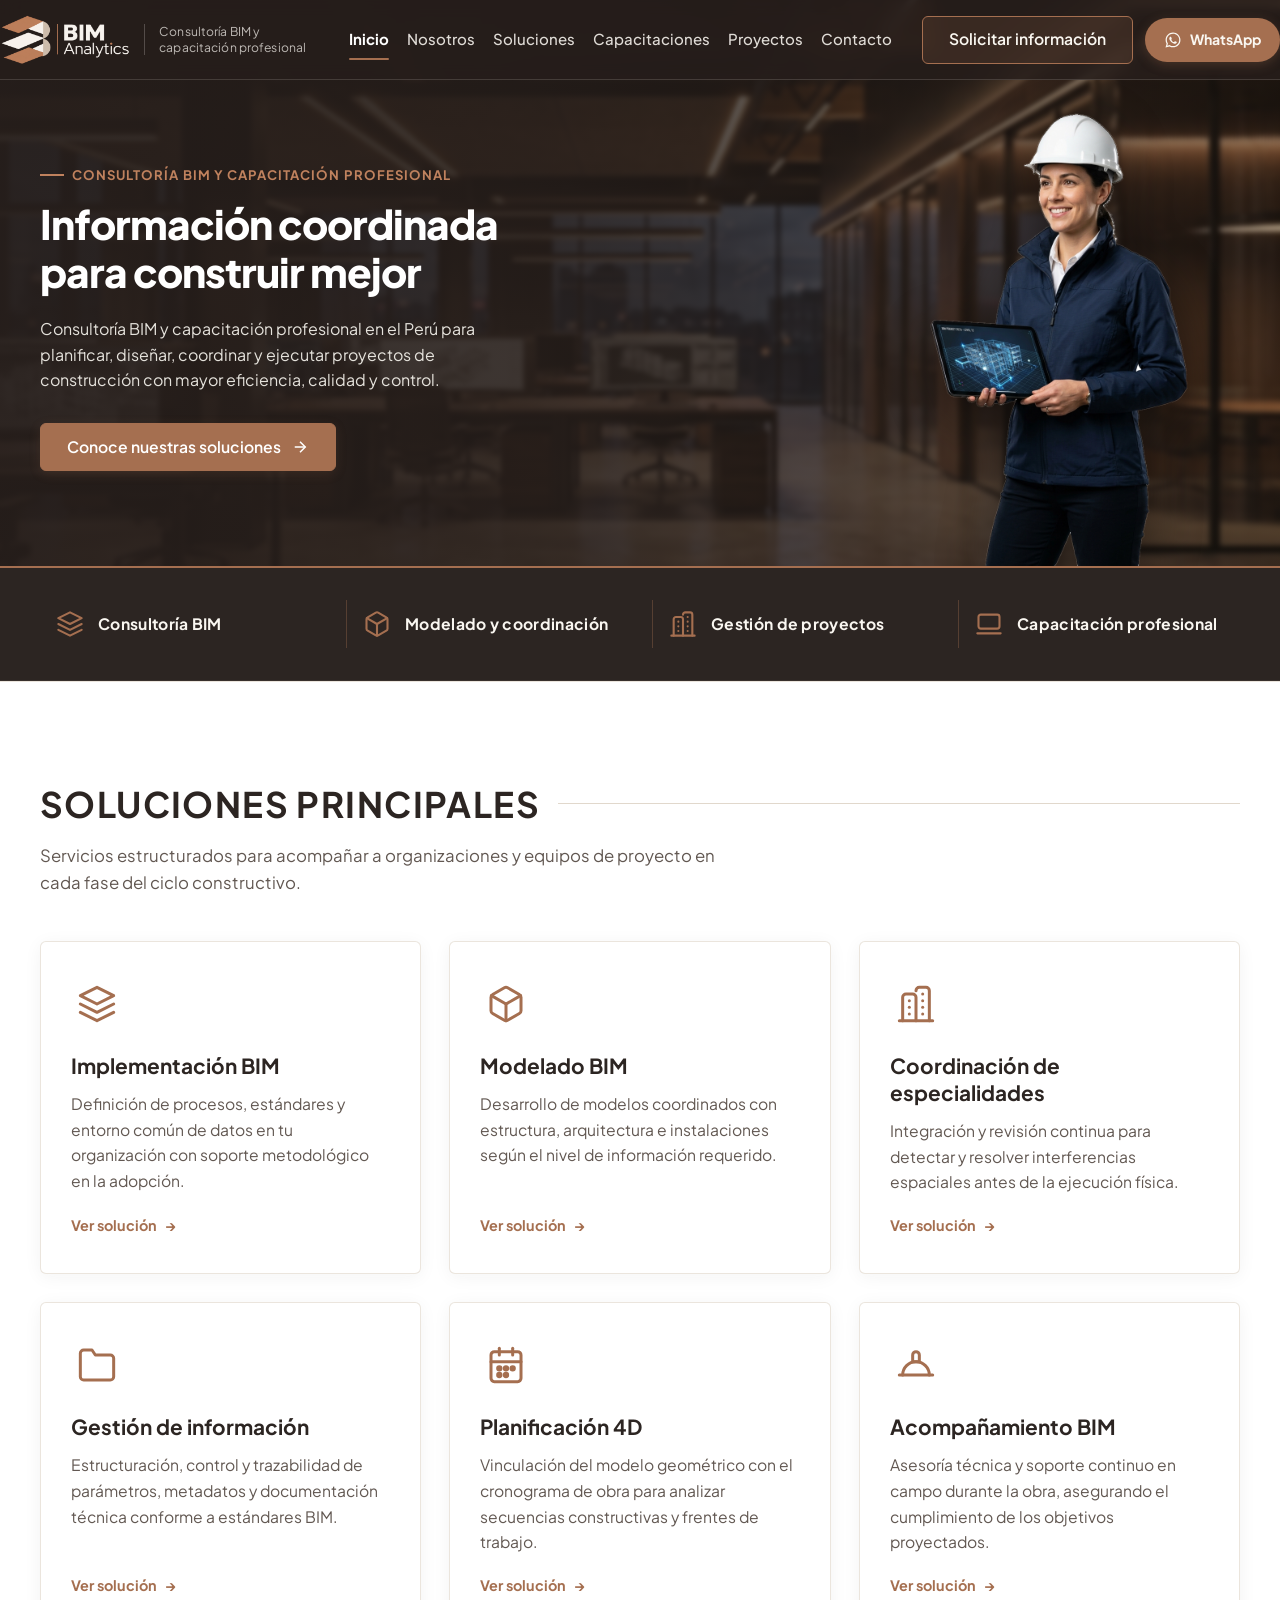
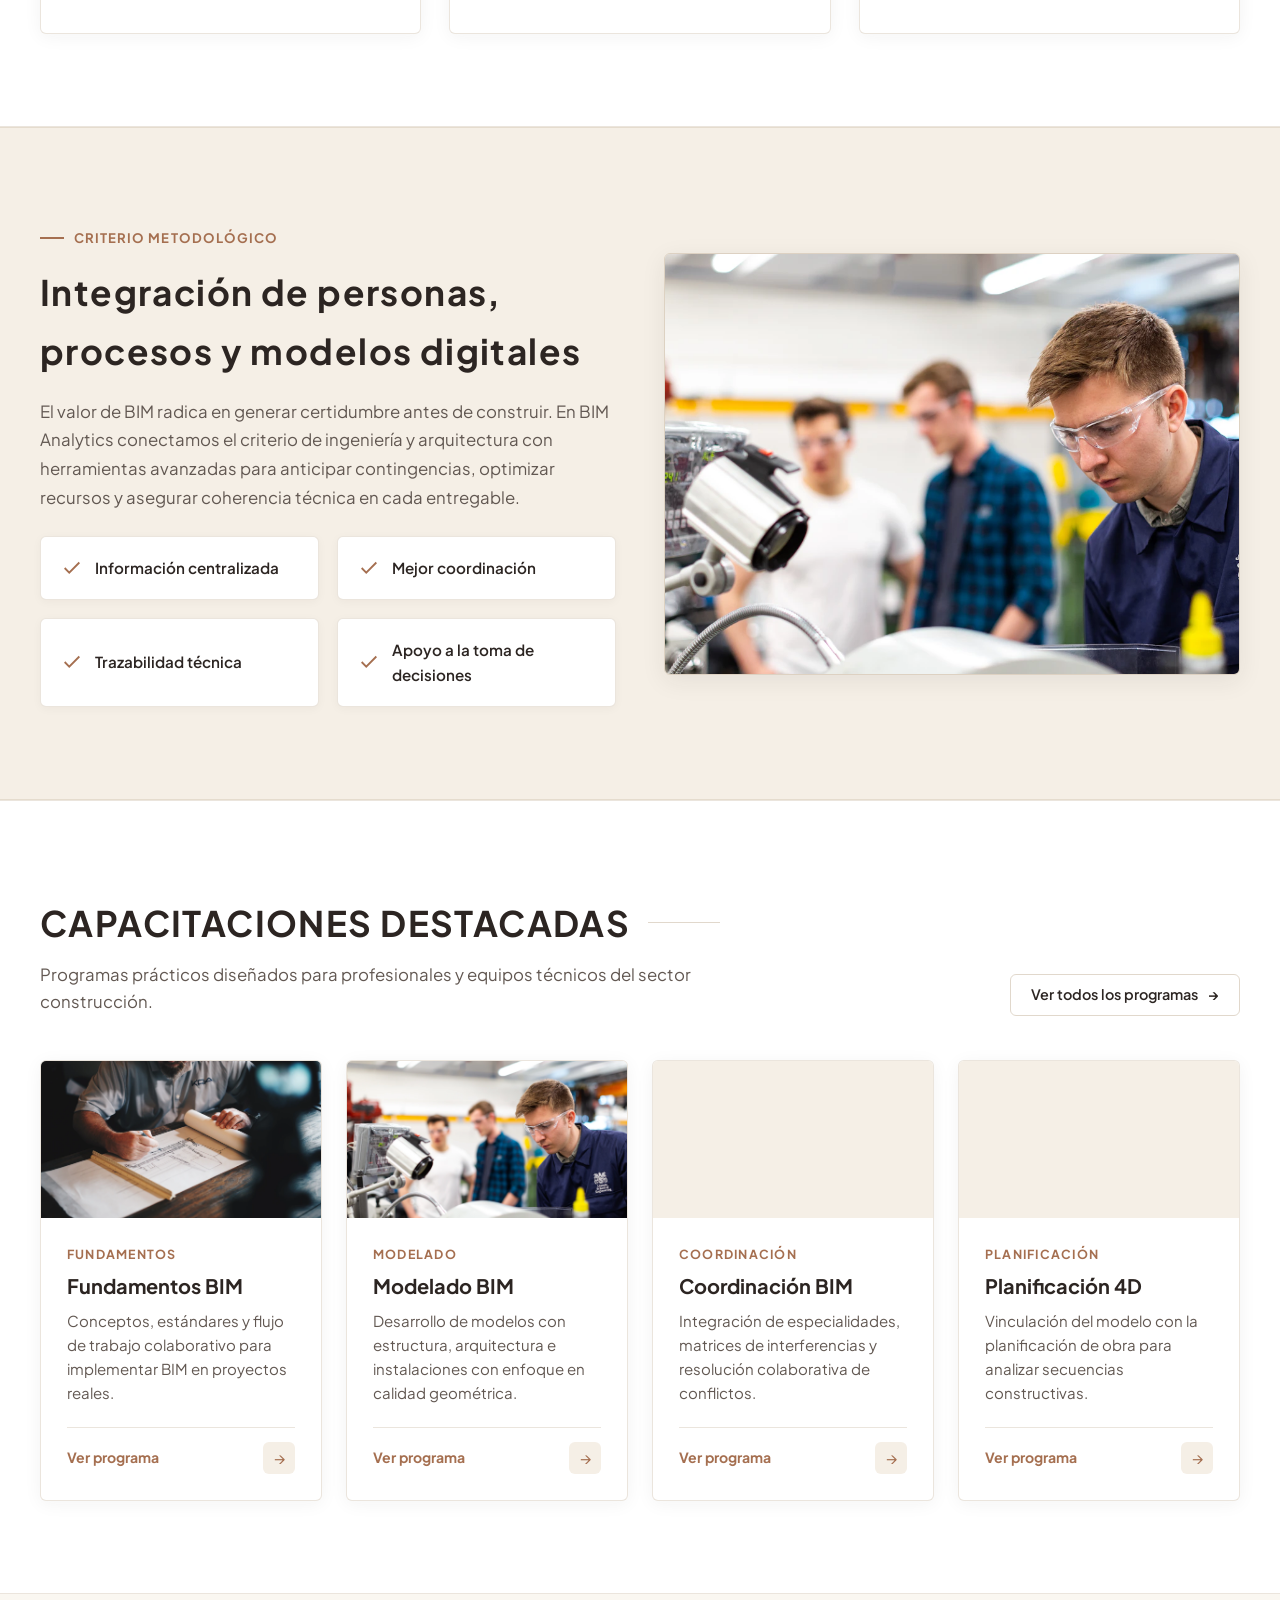
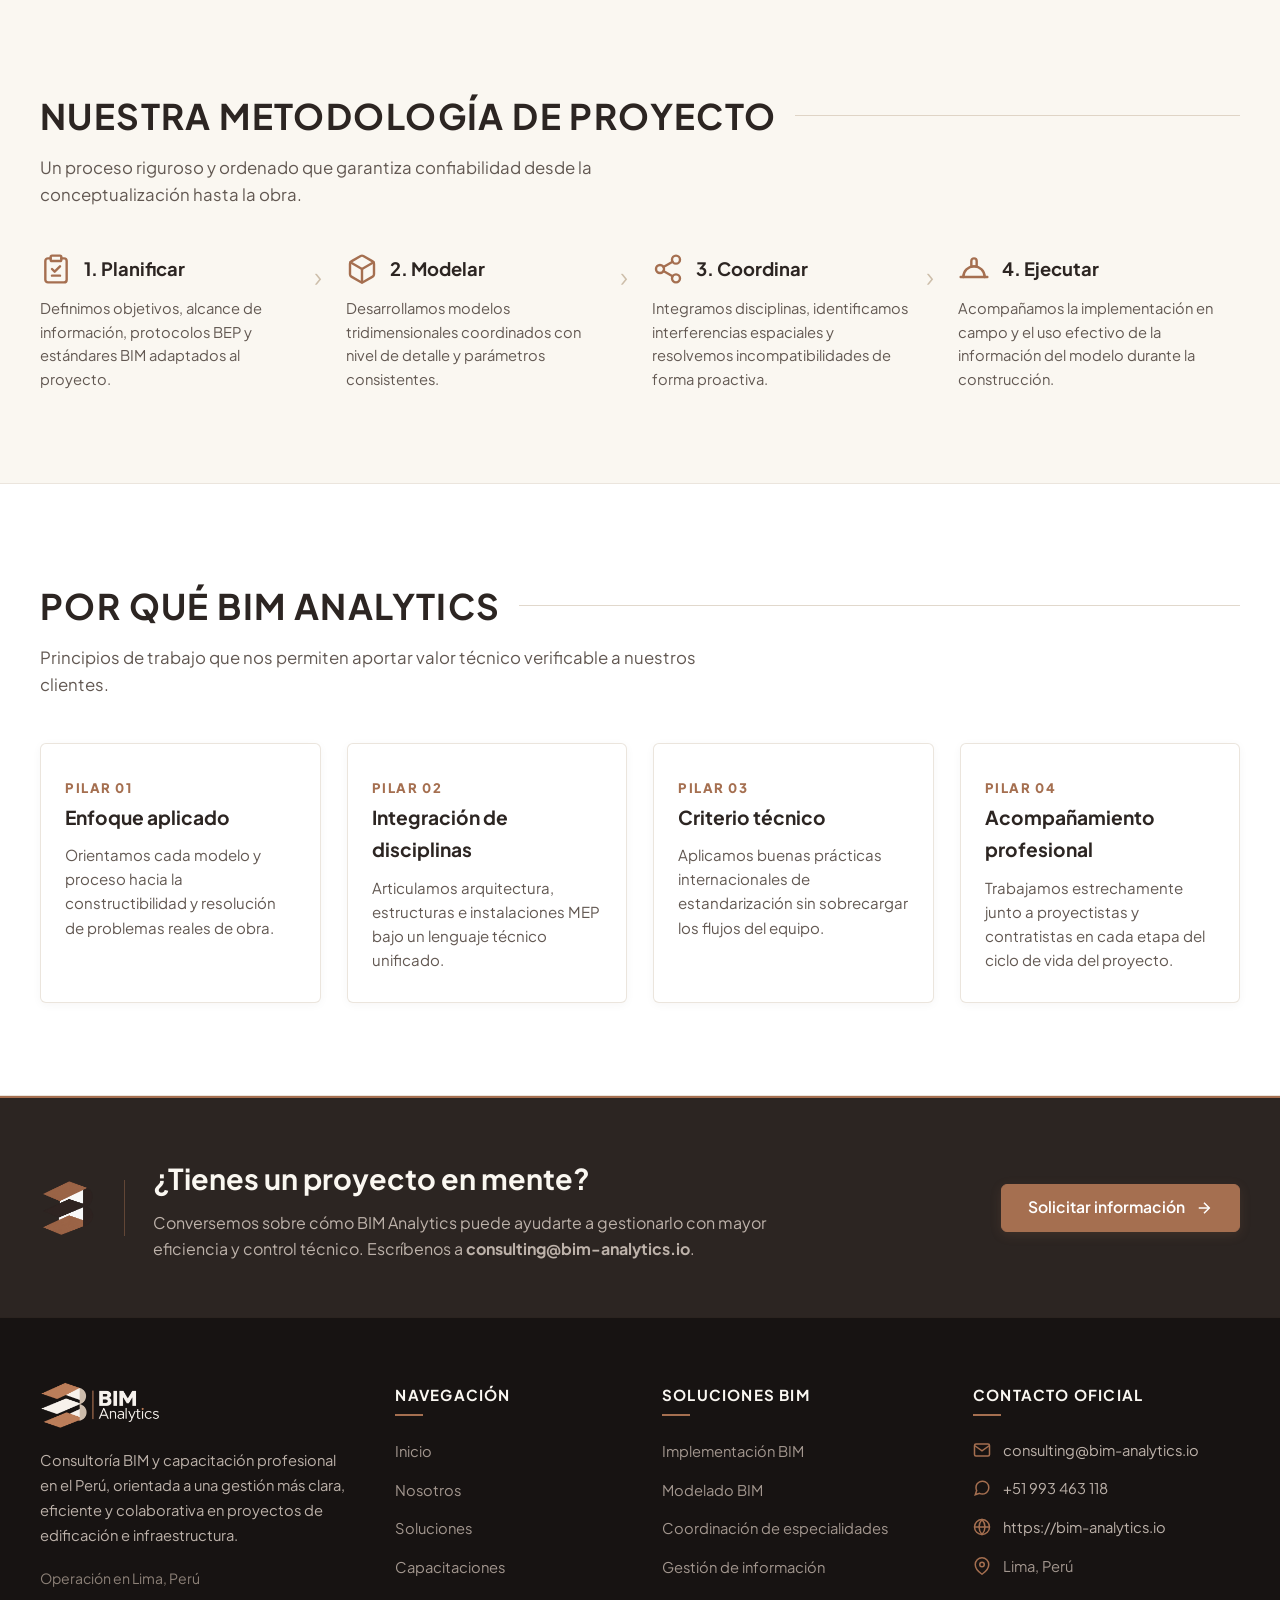
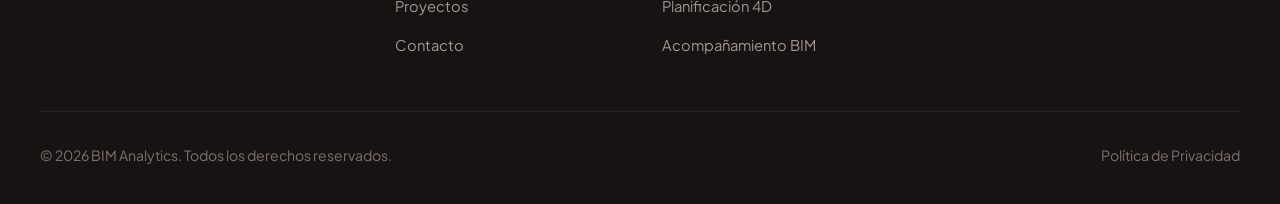
==== commit 4d3c1ae3: "feat: agregar mensaje inicial de WhatsApp" ====
--- a/index.html
+++ b/index.html
@@ -71,7 +71,7 @@
       <!-- Desktop Header Actions -->
       <div class="header-actions">
         <a href="contacto.html" class="btn btn-header btn-header--unified">Solicitar información</a>
-        <a href="https://wa.me/51993463118" class="btn btn-whatsapp" target="_blank" rel="noopener noreferrer" aria-label="Contactar por WhatsApp (+51 993 463 118)" title="+51 993 463 118">
+        <a href="https://wa.me/51993463118?text=Hola%20BIM%20Analytics%2C%20deseo%20solicitar%20informaci%C3%B3n." class="btn btn-whatsapp" target="_blank" rel="noopener noreferrer" aria-label="Contactar por WhatsApp (+51 993 463 118)" title="+51 993 463 118">
           <svg viewBox="0 0 24 24" width="18" height="18" fill="currentColor" aria-hidden="true"><path d="M12.04 2C6.58 2 2.13 6.45 2.13 11.91C2.13 13.66 2.59 15.36 3.45 16.86L2.05 22L7.3 20.62C8.75 21.41 10.38 21.83 12.04 21.83C17.5 21.83 21.95 17.38 21.95 11.92C21.95 9.27 20.92 6.78 19.05 4.91C17.18 3.03 14.69 2 12.04 2ZM12.05 20.15C10.56 20.15 9.11 19.76 7.85 19L7.55 18.83L4.43 19.65L5.26 16.61L5.06 16.29C4.24 15 3.8 13.47 3.8 11.91C3.8 7.37 7.5 3.67 12.05 3.67C14.25 3.67 16.31 4.53 17.87 6.09C19.42 7.65 20.28 9.72 20.28 11.92C20.28 16.46 16.58 20.15 12.05 20.15ZM16.57 14.39C16.32 14.27 15.1 13.66 14.88 13.58C14.65 13.5 14.49 13.46 14.32 13.7C14.16 13.95 13.69 14.51 13.54 14.67C13.4 14.83 13.25 14.86 13 14.73C12.75 14.61 11.96 14.35 11.02 13.51C10.29 12.86 9.8 12.05 9.65 11.81C9.51 11.56 9.64 11.43 9.76 11.31C9.87 11.2 10.01 11.02 10.14 10.87C10.26 10.73 10.3 10.62 10.38 10.46C10.46 10.3 10.42 10.15 10.36 10.03C10.3 9.91 9.8 8.69 9.6 8.19C9.4 7.71 9.2 7.77 9.05 7.76H8.58C8.42 7.76 8.15 7.82 7.93 8.07C7.7 8.31 7.07 8.9 7.07 10.12C7.07 11.33 7.96 12.5 8.08 12.67C8.21 12.83 9.82 15.31 12.28 16.37C12.87 16.62 13.32 16.77 13.68 16.89C14.27 17.07 14.81 17.05 15.24 16.98C15.71 16.91 16.69 16.39 16.9 15.81C17.1 15.22 17.1 14.73 17.04 14.63C16.98 14.52 16.82 14.46 16.57 14.39Z"/></svg>
           <span>WhatsApp</span>
         </a>
@@ -111,7 +111,7 @@
     </ul>
     <div class="mobile-nav-actions">
       <a href="contacto.html" class="btn btn-primary">Solicitar información</a>
-      <a href="https://wa.me/51993463118" class="btn btn-whatsapp mobile-nav-whatsapp" target="_blank" rel="noopener noreferrer" aria-label="Contactar por WhatsApp (+51 993 463 118)" title="+51 993 463 118">
+      <a href="https://wa.me/51993463118?text=Hola%20BIM%20Analytics%2C%20deseo%20solicitar%20informaci%C3%B3n." class="btn btn-whatsapp mobile-nav-whatsapp" target="_blank" rel="noopener noreferrer" aria-label="Contactar por WhatsApp (+51 993 463 118)" title="+51 993 463 118">
         <svg viewBox="0 0 24 24" width="18" height="18" fill="currentColor" aria-hidden="true"><path d="M12.04 2C6.58 2 2.13 6.45 2.13 11.91C2.13 13.66 2.59 15.36 3.45 16.86L2.05 22L7.3 20.62C8.75 21.41 10.38 21.83 12.04 21.83C17.5 21.83 21.95 17.38 21.95 11.92C21.95 9.27 20.92 6.78 19.05 4.91C17.18 3.03 14.69 2 12.04 2ZM12.05 20.15C10.56 20.15 9.11 19.76 7.85 19L7.55 18.83L4.43 19.65L5.26 16.61L5.06 16.29C4.24 15 3.8 13.47 3.8 11.91C3.8 7.37 7.5 3.67 12.05 3.67C14.25 3.67 16.31 4.53 17.87 6.09C19.42 7.65 20.28 9.72 20.28 11.92C20.28 16.46 16.58 20.15 12.05 20.15ZM16.57 14.39C16.32 14.27 15.1 13.66 14.88 13.58C14.65 13.5 14.49 13.46 14.32 13.7C14.16 13.95 13.69 14.51 13.54 14.67C13.4 14.83 13.25 14.86 13 14.73C12.75 14.61 11.96 14.35 11.02 13.51C10.29 12.86 9.8 12.05 9.65 11.81C9.51 11.56 9.64 11.43 9.76 11.31C9.87 11.2 10.01 11.02 10.14 10.87C10.26 10.73 10.3 10.62 10.38 10.46C10.46 10.3 10.42 10.15 10.36 10.03C10.3 9.91 9.8 8.69 9.6 8.19C9.4 7.71 9.2 7.77 9.05 7.76H8.58C8.42 7.76 8.15 7.82 7.93 8.07C7.7 8.31 7.07 8.9 7.07 10.12C7.07 11.33 7.96 12.5 8.08 12.67C8.21 12.83 9.82 15.31 12.28 16.37C12.87 16.62 13.32 16.77 13.68 16.89C14.27 17.07 14.81 17.05 15.24 16.98C15.71 16.91 16.69 16.39 16.9 15.81C17.1 15.22 17.1 14.73 17.04 14.63C16.98 14.52 16.82 14.46 16.57 14.39Z"/></svg>
         <span>WhatsApp</span>
       </a>
@@ -120,7 +120,7 @@
       <p class="mobile-contact-info">
         Información y Consultoría Oficial:<br>
         <a href="mailto:consulting@bim-analytics.io">consulting@bim-analytics.io</a><br>
-        <a href="https://wa.me/51993463118" target="_blank" rel="noopener noreferrer">+51 993 463 118</a>
+        <a href="https://wa.me/51993463118?text=Hola%20BIM%20Analytics%2C%20deseo%20solicitar%20informaci%C3%B3n." target="_blank" rel="noopener noreferrer">+51 993 463 118</a>
       </p>
     </div>
   </div>
@@ -573,7 +573,7 @@
         </div>
         <div class="footer-contact-item">
           <svg viewBox="0 0 24 24" width="18" height="18" fill="none" stroke="currentColor" stroke-width="2" aria-hidden="true"><path d="M21 11.5a8.38 8.38 0 0 1-.9 3.8 8.5 8.5 0 0 1-7.6 4.7 8.38 8.38 0 0 1-3.8-.9L3 21l1.9-5.7a8.38 8.38 0 0 1-.9-3.8 8.5 8.5 0 0 1 4.7-7.6 8.38 8.38 0 0 1 3.8-.9h.5a8.48 8.48 0 0 1 8 8v.5z"/></svg>
-          <a href="https://wa.me/51993463118" target="_blank" rel="noopener noreferrer">+51 993 463 118</a>
+          <a href="https://wa.me/51993463118?text=Hola%20BIM%20Analytics%2C%20deseo%20solicitar%20informaci%C3%B3n." target="_blank" rel="noopener noreferrer">+51 993 463 118</a>
         </div>
         <div class="footer-contact-item">
           <svg viewBox="0 0 24 24" fill="none" stroke="currentColor" stroke-width="2" aria-hidden="true"><circle cx="12" cy="12" r="10"/><line x1="2" y1="12" x2="22" y2="12"/><path d="M12 2a15.3 15.3 0 0 1 4 10 15.3 15.3 0 0 1-4 10 15.3 15.3 0 0 1-4-10 15.3 15.3 0 0 1 4-10z"/></svg>
@@ -606,3 +606,4 @@
 
 
 
+
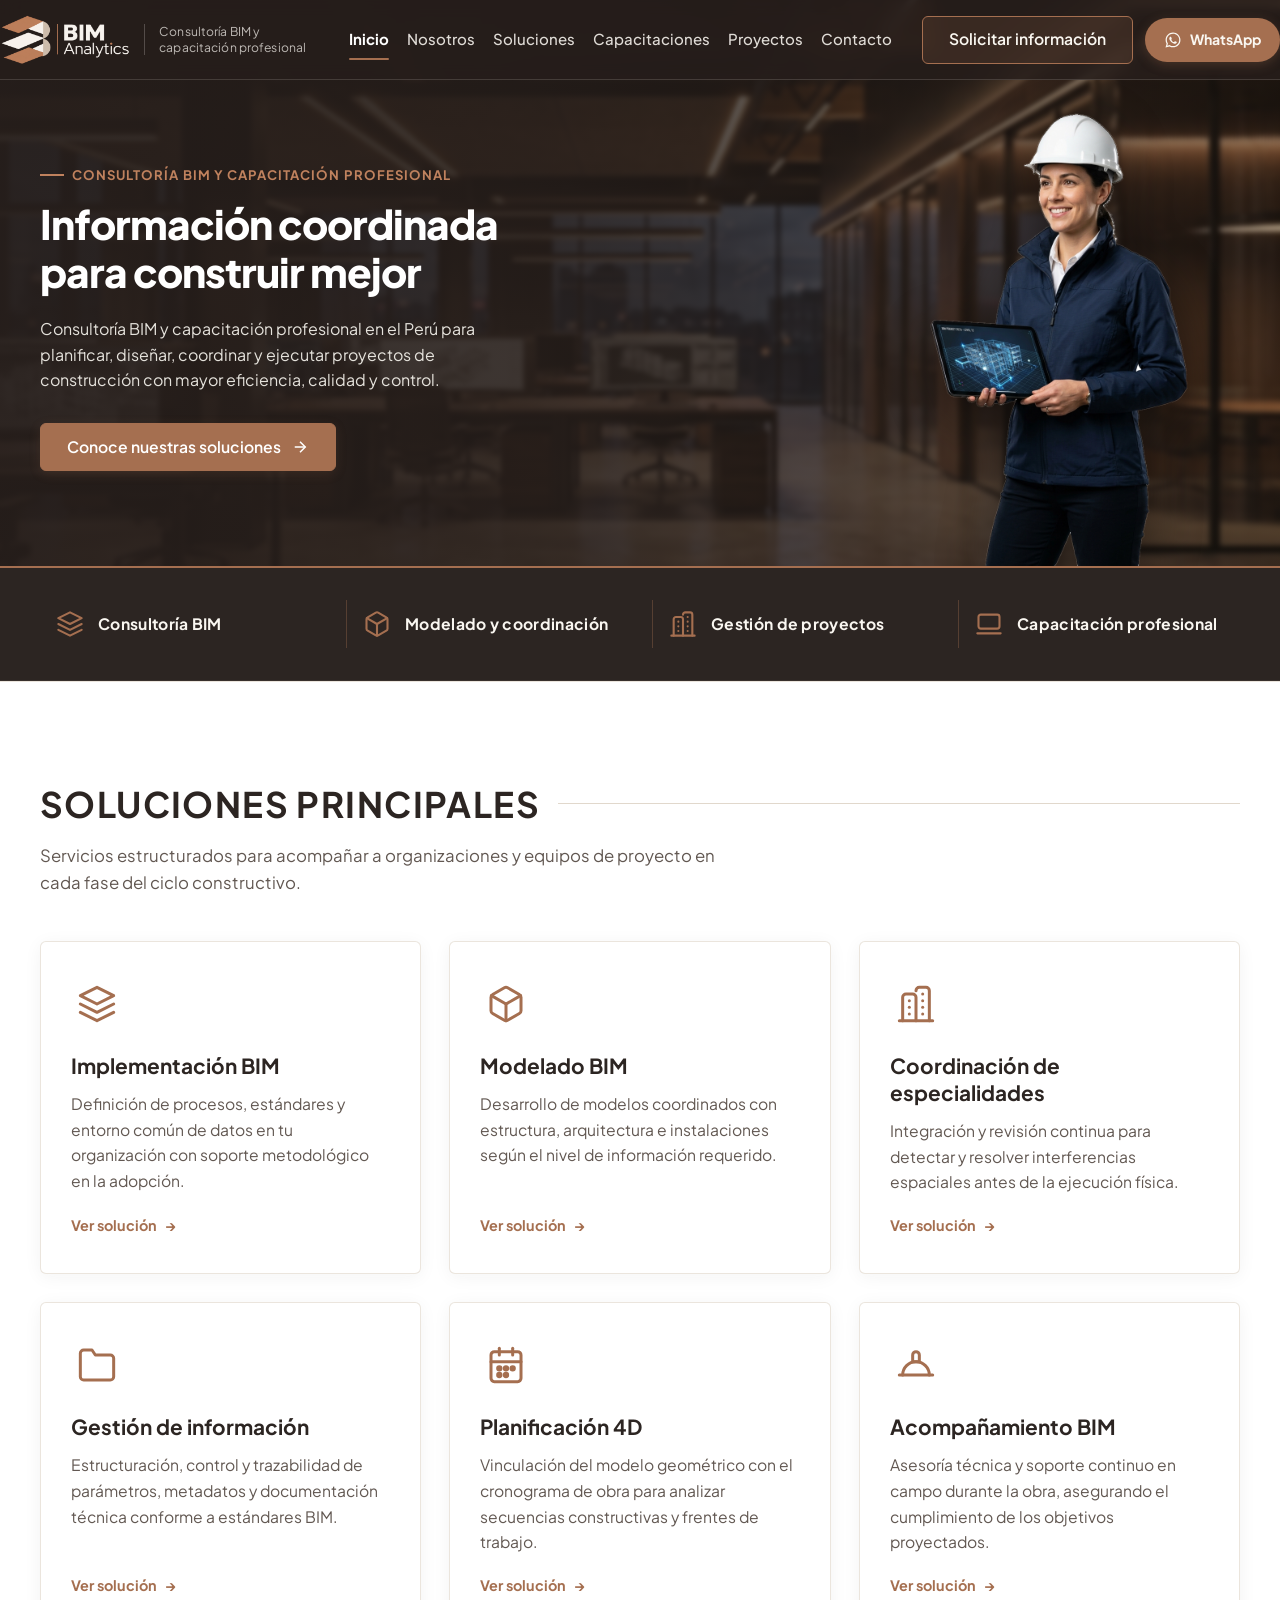
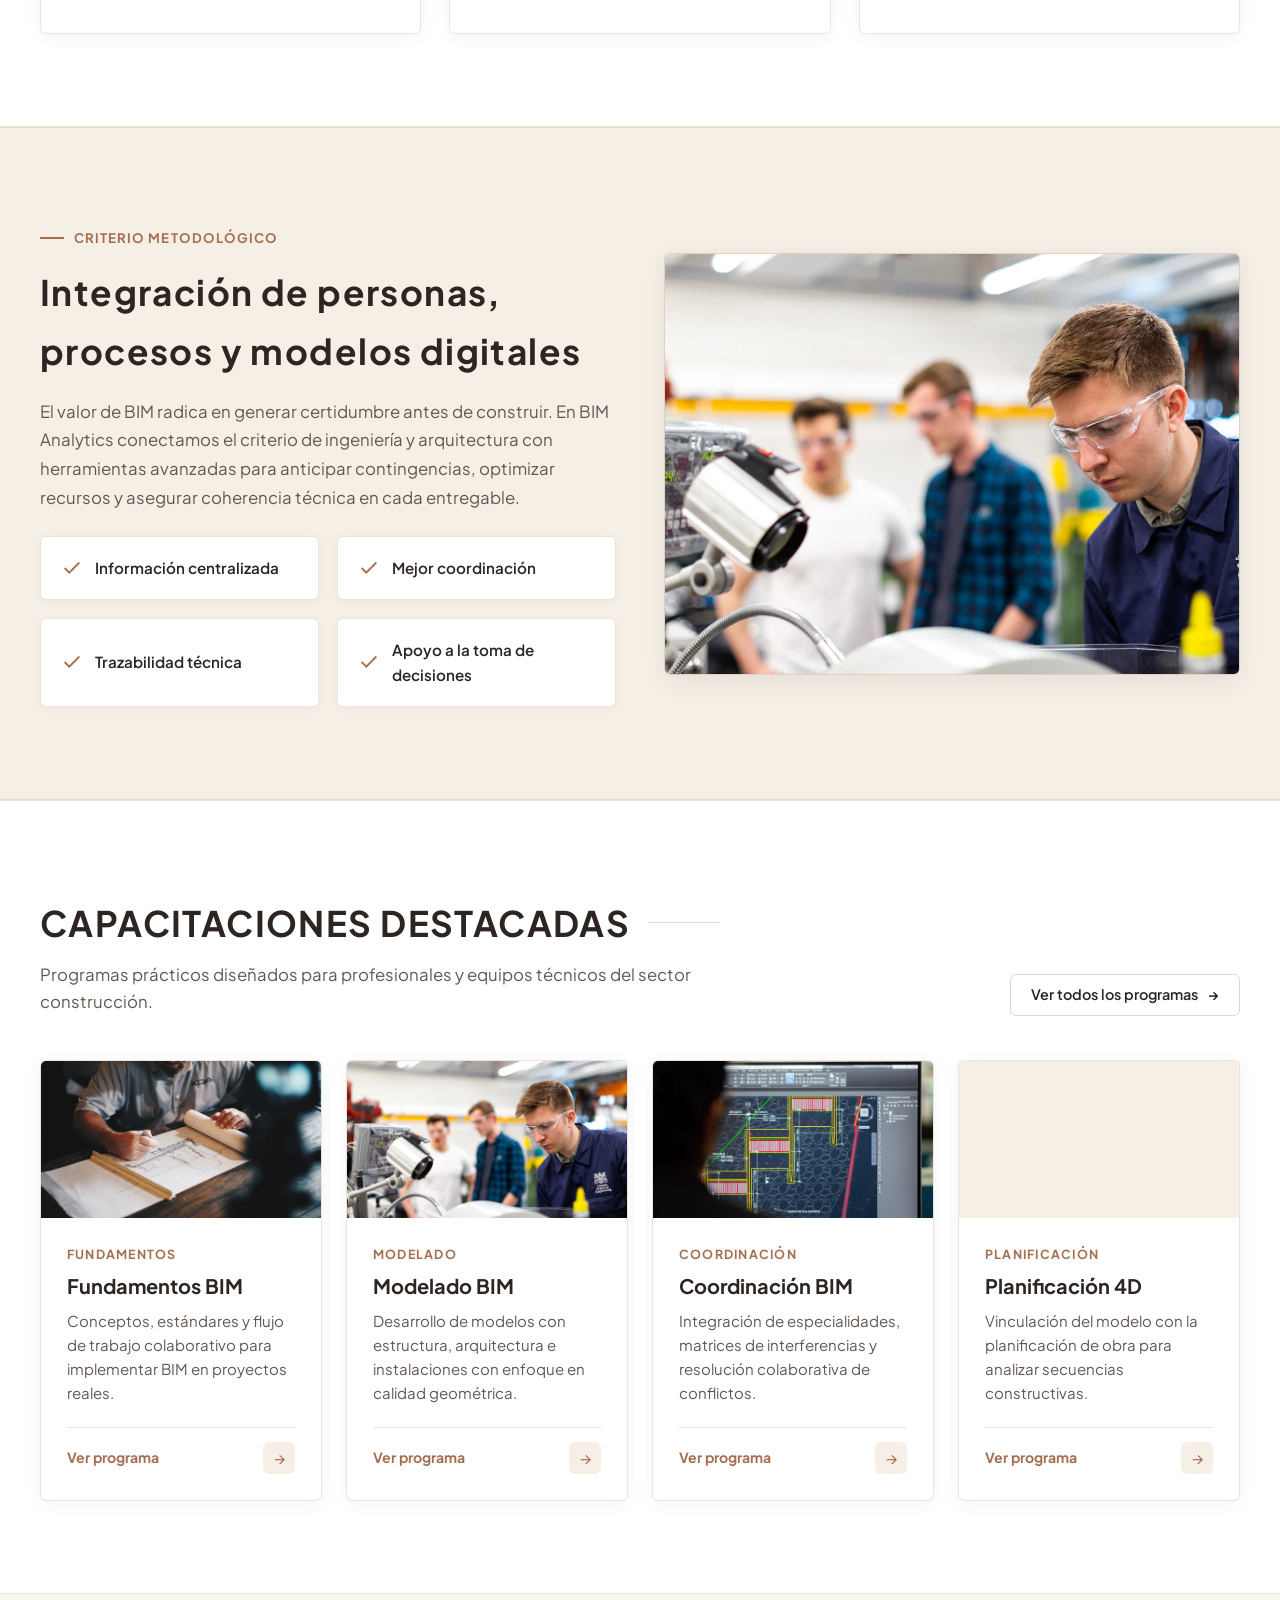
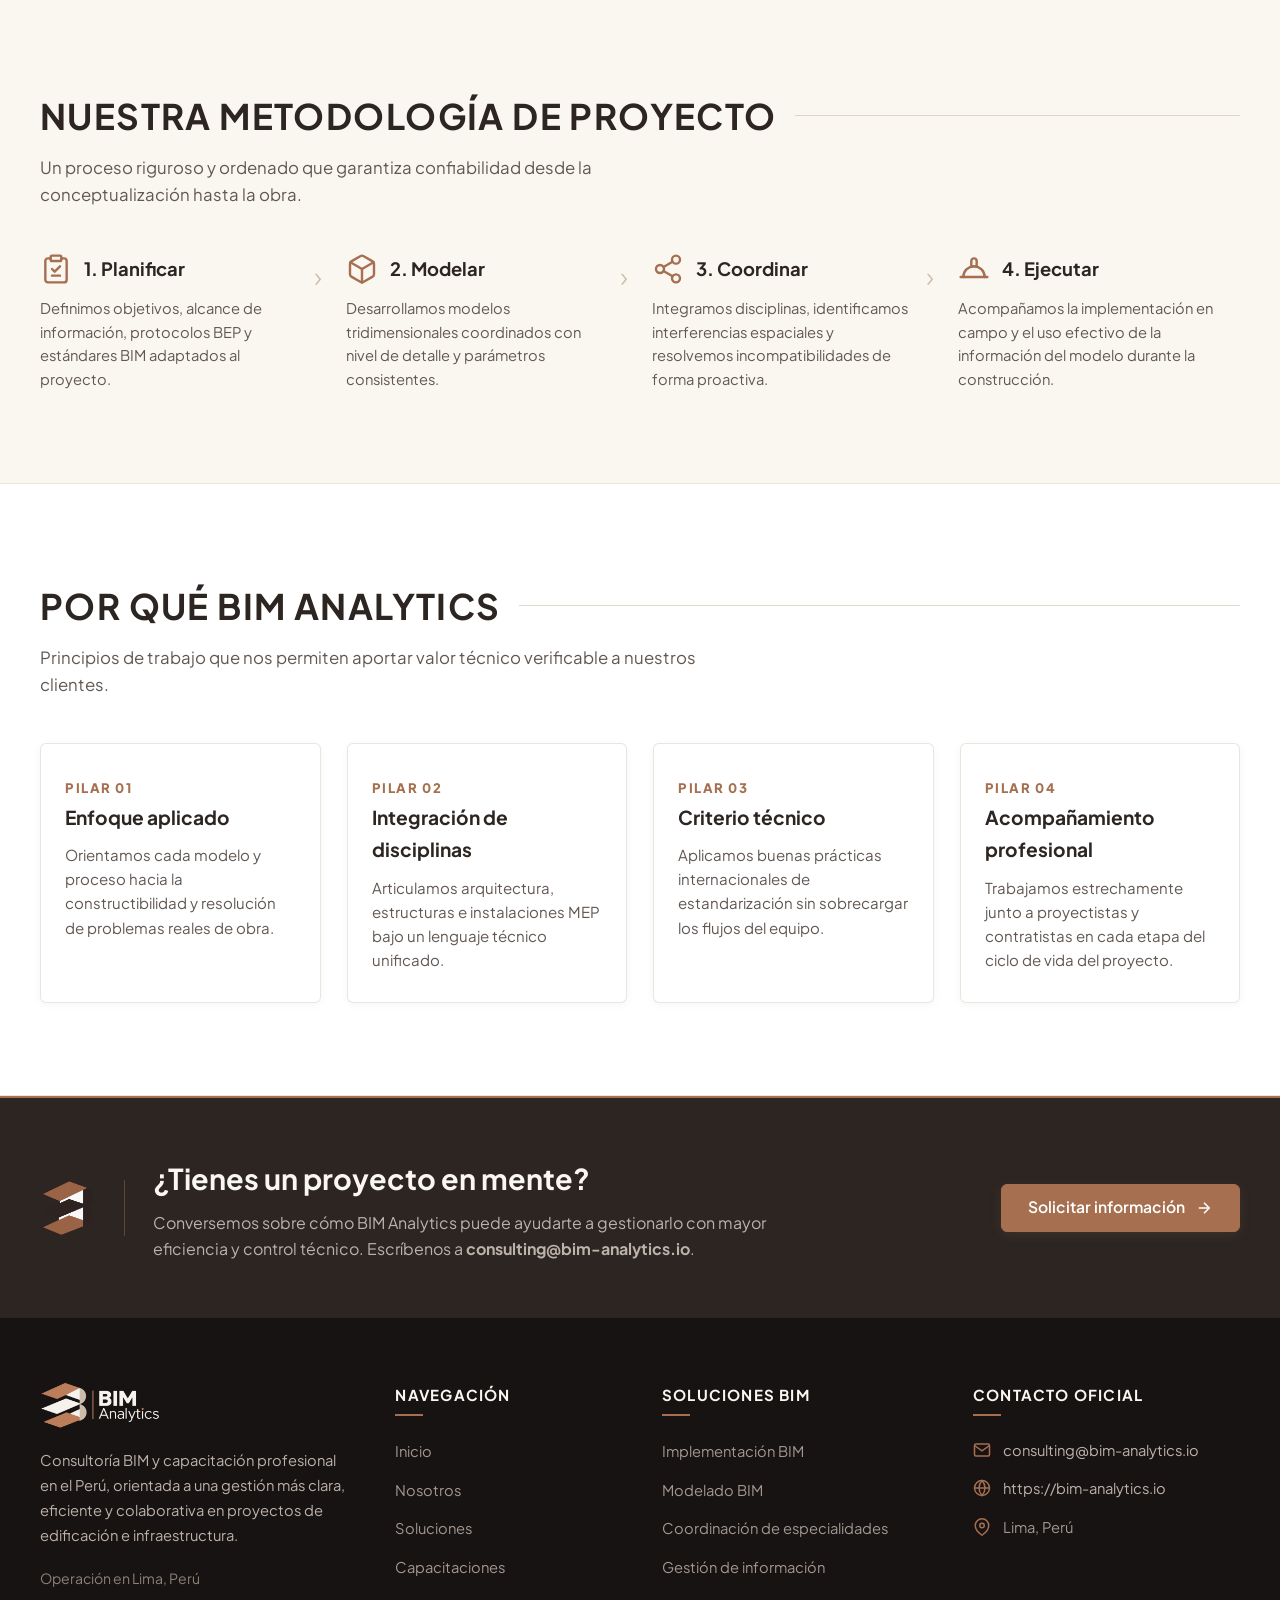
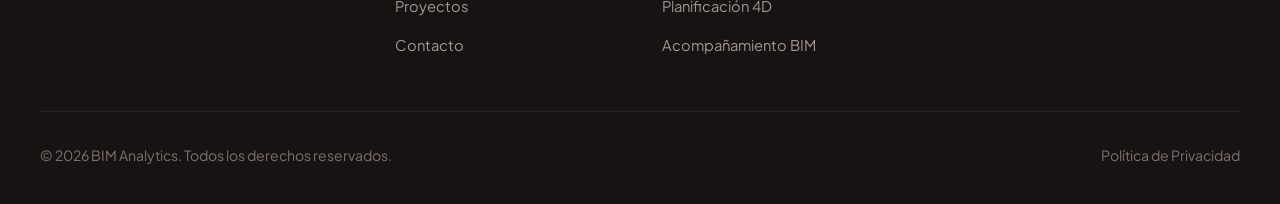
==== commit 71f777d8: "fix: ocultar número de WhatsApp en la interfaz" ====
--- a/index.html
+++ b/index.html
@@ -71,7 +71,7 @@
       <!-- Desktop Header Actions -->
       <div class="header-actions">
         <a href="contacto.html" class="btn btn-header btn-header--unified">Solicitar información</a>
-        <a href="https://wa.me/51993463118?text=Hola%20BIM%20Analytics%2C%20deseo%20solicitar%20informaci%C3%B3n." class="btn btn-whatsapp" target="_blank" rel="noopener noreferrer" aria-label="Contactar por WhatsApp (+51 993 463 118)" title="+51 993 463 118">
+        <a href="https://wa.me/51993463118?text=Hola%20BIM%20Analytics%2C%20deseo%20solicitar%20informaci%C3%B3n." class="btn btn-whatsapp" target="_blank" rel="noopener noreferrer" aria-label="Contactar por WhatsApp">
           <svg viewBox="0 0 24 24" width="18" height="18" fill="currentColor" aria-hidden="true"><path d="M12.04 2C6.58 2 2.13 6.45 2.13 11.91C2.13 13.66 2.59 15.36 3.45 16.86L2.05 22L7.3 20.62C8.75 21.41 10.38 21.83 12.04 21.83C17.5 21.83 21.95 17.38 21.95 11.92C21.95 9.27 20.92 6.78 19.05 4.91C17.18 3.03 14.69 2 12.04 2ZM12.05 20.15C10.56 20.15 9.11 19.76 7.85 19L7.55 18.83L4.43 19.65L5.26 16.61L5.06 16.29C4.24 15 3.8 13.47 3.8 11.91C3.8 7.37 7.5 3.67 12.05 3.67C14.25 3.67 16.31 4.53 17.87 6.09C19.42 7.65 20.28 9.72 20.28 11.92C20.28 16.46 16.58 20.15 12.05 20.15ZM16.57 14.39C16.32 14.27 15.1 13.66 14.88 13.58C14.65 13.5 14.49 13.46 14.32 13.7C14.16 13.95 13.69 14.51 13.54 14.67C13.4 14.83 13.25 14.86 13 14.73C12.75 14.61 11.96 14.35 11.02 13.51C10.29 12.86 9.8 12.05 9.65 11.81C9.51 11.56 9.64 11.43 9.76 11.31C9.87 11.2 10.01 11.02 10.14 10.87C10.26 10.73 10.3 10.62 10.38 10.46C10.46 10.3 10.42 10.15 10.36 10.03C10.3 9.91 9.8 8.69 9.6 8.19C9.4 7.71 9.2 7.77 9.05 7.76H8.58C8.42 7.76 8.15 7.82 7.93 8.07C7.7 8.31 7.07 8.9 7.07 10.12C7.07 11.33 7.96 12.5 8.08 12.67C8.21 12.83 9.82 15.31 12.28 16.37C12.87 16.62 13.32 16.77 13.68 16.89C14.27 17.07 14.81 17.05 15.24 16.98C15.71 16.91 16.69 16.39 16.9 15.81C17.1 15.22 17.1 14.73 17.04 14.63C16.98 14.52 16.82 14.46 16.57 14.39Z"/></svg>
           <span>WhatsApp</span>
         </a>
@@ -111,7 +111,7 @@
     </ul>
     <div class="mobile-nav-actions">
       <a href="contacto.html" class="btn btn-primary">Solicitar información</a>
-      <a href="https://wa.me/51993463118?text=Hola%20BIM%20Analytics%2C%20deseo%20solicitar%20informaci%C3%B3n." class="btn btn-whatsapp mobile-nav-whatsapp" target="_blank" rel="noopener noreferrer" aria-label="Contactar por WhatsApp (+51 993 463 118)" title="+51 993 463 118">
+      <a href="https://wa.me/51993463118?text=Hola%20BIM%20Analytics%2C%20deseo%20solicitar%20informaci%C3%B3n." class="btn btn-whatsapp mobile-nav-whatsapp" target="_blank" rel="noopener noreferrer" aria-label="Contactar por WhatsApp">
         <svg viewBox="0 0 24 24" width="18" height="18" fill="currentColor" aria-hidden="true"><path d="M12.04 2C6.58 2 2.13 6.45 2.13 11.91C2.13 13.66 2.59 15.36 3.45 16.86L2.05 22L7.3 20.62C8.75 21.41 10.38 21.83 12.04 21.83C17.5 21.83 21.95 17.38 21.95 11.92C21.95 9.27 20.92 6.78 19.05 4.91C17.18 3.03 14.69 2 12.04 2ZM12.05 20.15C10.56 20.15 9.11 19.76 7.85 19L7.55 18.83L4.43 19.65L5.26 16.61L5.06 16.29C4.24 15 3.8 13.47 3.8 11.91C3.8 7.37 7.5 3.67 12.05 3.67C14.25 3.67 16.31 4.53 17.87 6.09C19.42 7.65 20.28 9.72 20.28 11.92C20.28 16.46 16.58 20.15 12.05 20.15ZM16.57 14.39C16.32 14.27 15.1 13.66 14.88 13.58C14.65 13.5 14.49 13.46 14.32 13.7C14.16 13.95 13.69 14.51 13.54 14.67C13.4 14.83 13.25 14.86 13 14.73C12.75 14.61 11.96 14.35 11.02 13.51C10.29 12.86 9.8 12.05 9.65 11.81C9.51 11.56 9.64 11.43 9.76 11.31C9.87 11.2 10.01 11.02 10.14 10.87C10.26 10.73 10.3 10.62 10.38 10.46C10.46 10.3 10.42 10.15 10.36 10.03C10.3 9.91 9.8 8.69 9.6 8.19C9.4 7.71 9.2 7.77 9.05 7.76H8.58C8.42 7.76 8.15 7.82 7.93 8.07C7.7 8.31 7.07 8.9 7.07 10.12C7.07 11.33 7.96 12.5 8.08 12.67C8.21 12.83 9.82 15.31 12.28 16.37C12.87 16.62 13.32 16.77 13.68 16.89C14.27 17.07 14.81 17.05 15.24 16.98C15.71 16.91 16.69 16.39 16.9 15.81C17.1 15.22 17.1 14.73 17.04 14.63C16.98 14.52 16.82 14.46 16.57 14.39Z"/></svg>
         <span>WhatsApp</span>
       </a>
@@ -119,8 +119,7 @@
     <div class="mobile-nav-footer">
       <p class="mobile-contact-info">
         Información y Consultoría Oficial:<br>
-        <a href="mailto:consulting@bim-analytics.io">consulting@bim-analytics.io</a><br>
-        <a href="https://wa.me/51993463118?text=Hola%20BIM%20Analytics%2C%20deseo%20solicitar%20informaci%C3%B3n." target="_blank" rel="noopener noreferrer">+51 993 463 118</a>
+        <a href="mailto:consulting@bim-analytics.io">consulting@bim-analytics.io</a>
       </p>
     </div>
   </div>
@@ -571,10 +570,7 @@
           <svg viewBox="0 0 24 24" fill="none" stroke="currentColor" stroke-width="2" aria-hidden="true"><path d="M4 4h16c1.1 0 2 .9 2 2v12c0 1.1-.9 2-2 2H4c-1.1 0-2-.9-2-2V6c0-1.1.9-2 2-2z"/><polyline points="22,6 12,13 2,6"/></svg>
           <a href="mailto:consulting@bim-analytics.io">consulting@bim-analytics.io</a>
         </div>
-        <div class="footer-contact-item">
-          <svg viewBox="0 0 24 24" width="18" height="18" fill="none" stroke="currentColor" stroke-width="2" aria-hidden="true"><path d="M21 11.5a8.38 8.38 0 0 1-.9 3.8 8.5 8.5 0 0 1-7.6 4.7 8.38 8.38 0 0 1-3.8-.9L3 21l1.9-5.7a8.38 8.38 0 0 1-.9-3.8 8.5 8.5 0 0 1 4.7-7.6 8.38 8.38 0 0 1 3.8-.9h.5a8.48 8.48 0 0 1 8 8v.5z"/></svg>
-          <a href="https://wa.me/51993463118?text=Hola%20BIM%20Analytics%2C%20deseo%20solicitar%20informaci%C3%B3n." target="_blank" rel="noopener noreferrer">+51 993 463 118</a>
-        </div>
+
         <div class="footer-contact-item">
           <svg viewBox="0 0 24 24" fill="none" stroke="currentColor" stroke-width="2" aria-hidden="true"><circle cx="12" cy="12" r="10"/><line x1="2" y1="12" x2="22" y2="12"/><path d="M12 2a15.3 15.3 0 0 1 4 10 15.3 15.3 0 0 1-4 10 15.3 15.3 0 0 1-4-10 15.3 15.3 0 0 1 4-10z"/></svg>
           <a href="https://bim-analytics.io" target="_blank" rel="noopener">https://bim-analytics.io</a>
@@ -607,3 +603,4 @@
 
 
 
+
